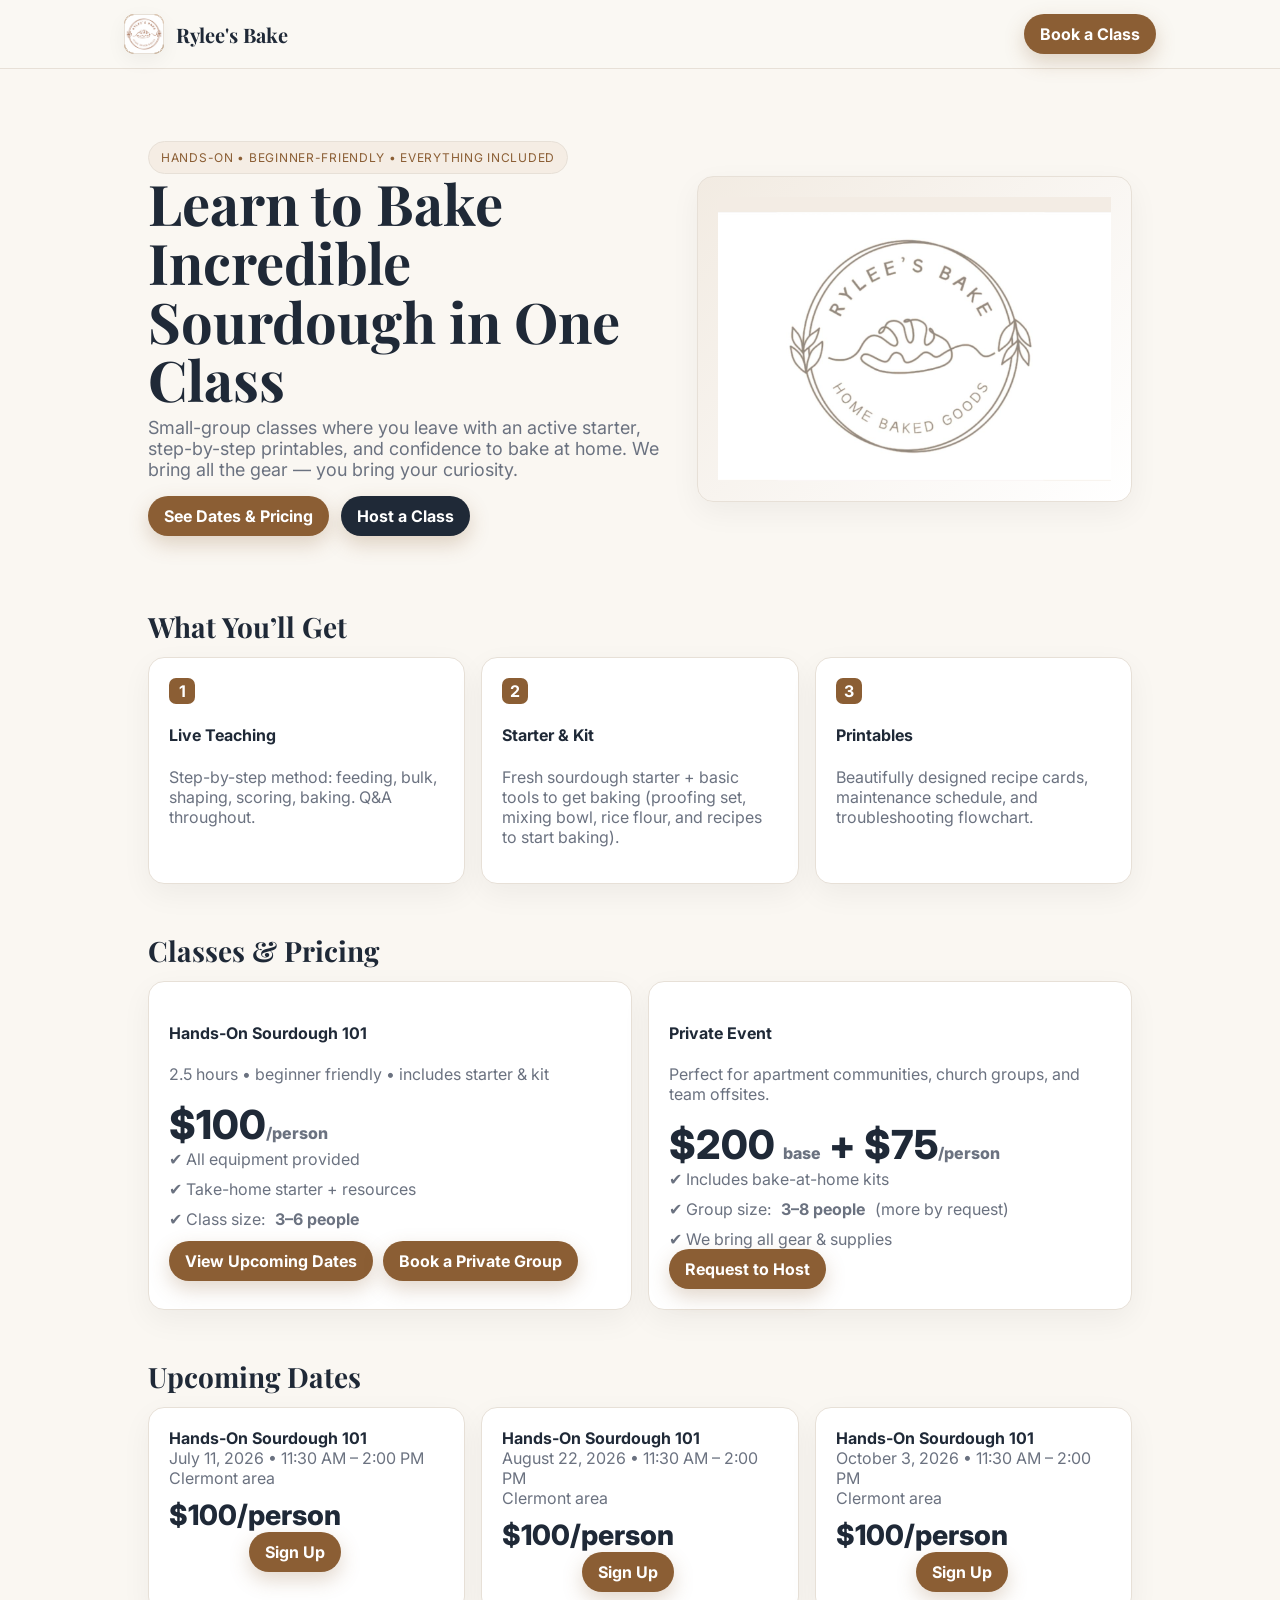
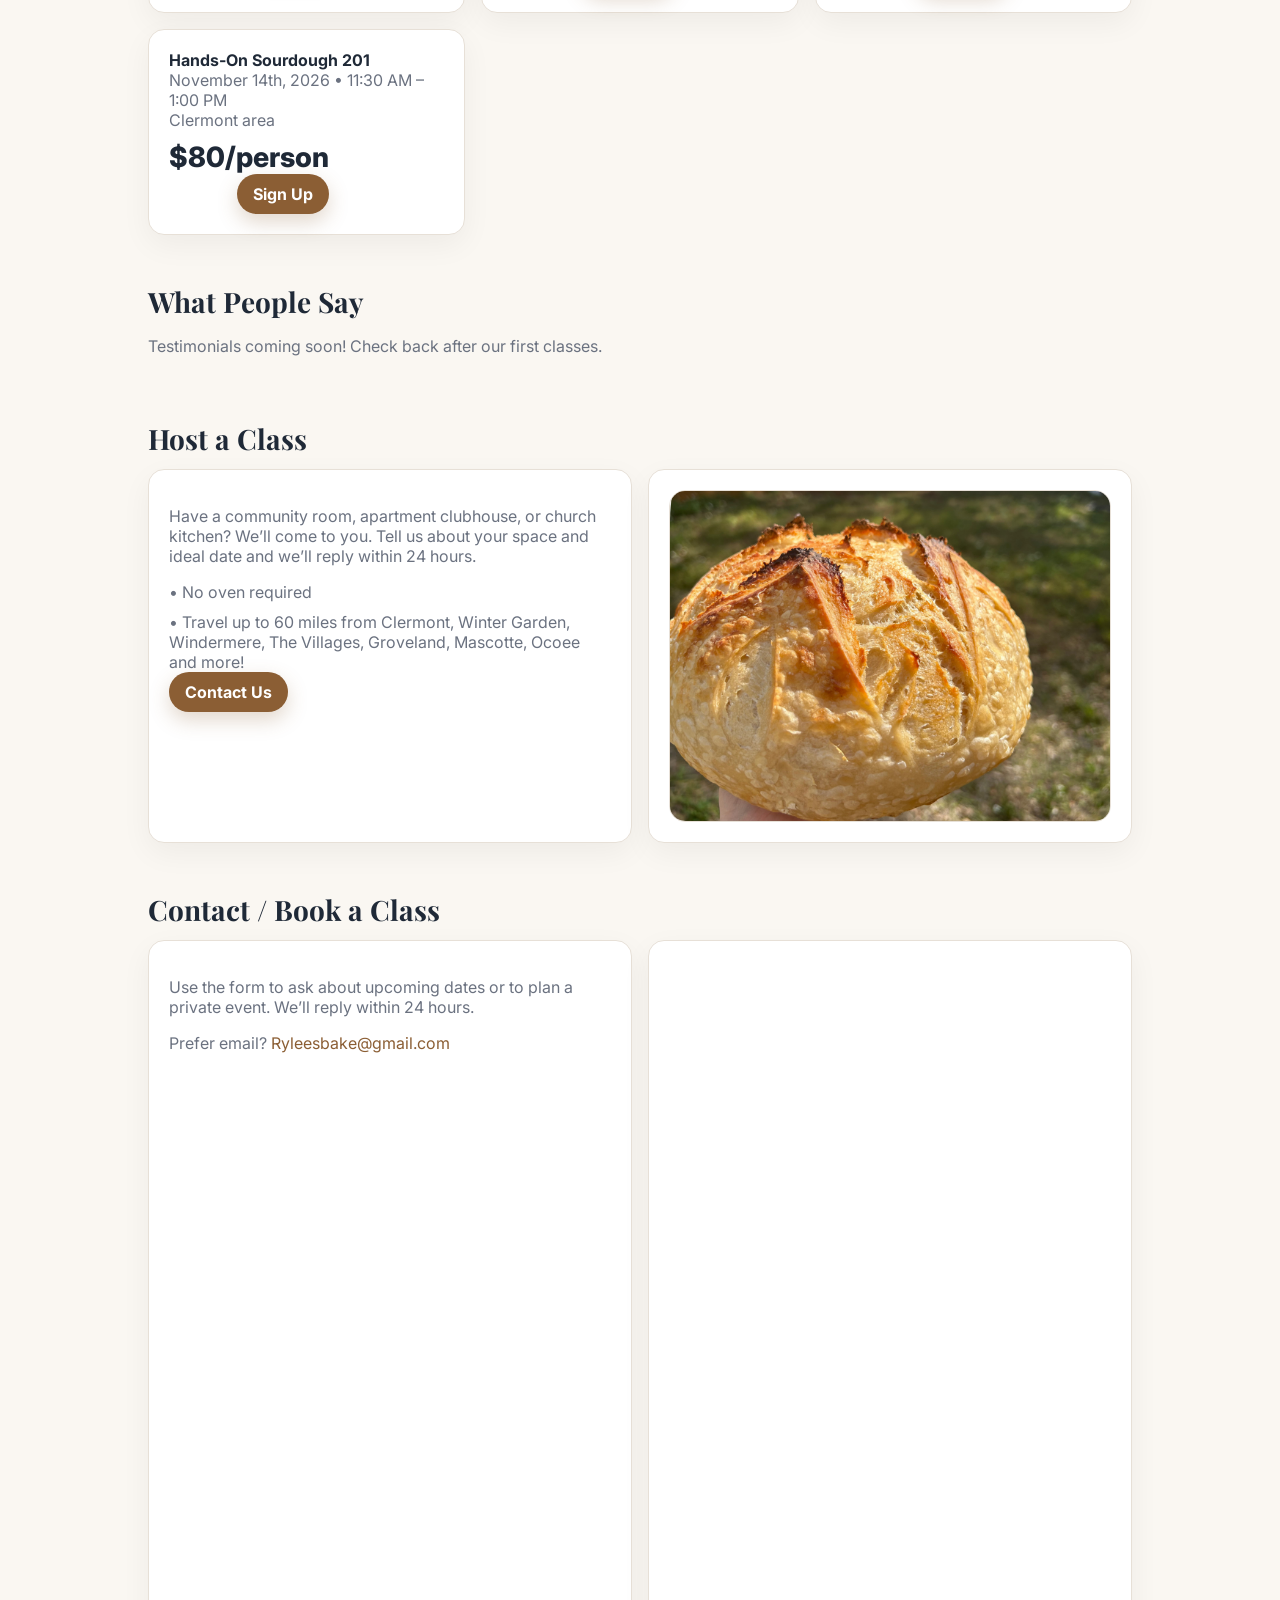
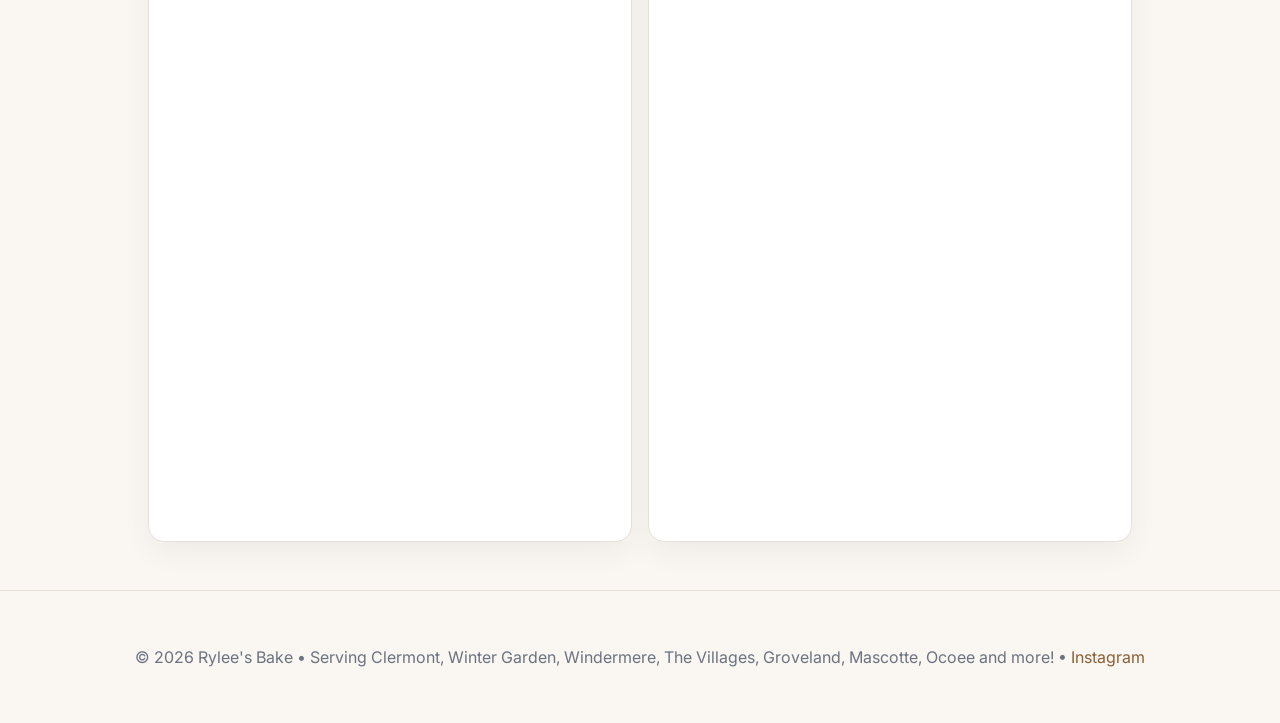
==== index.html @ 25711cbd "Update index.html" ====
<!doctype html>
<html lang="en">
<head>
  <meta charset="utf-8" />
  <meta name="viewport" content="width=device-width, initial-scale=1" />
  <title>Sourdough Starter Classes | Rylee's Bake</title>
  <meta name="description" content="Hands-on sourdough classes with all the gear, printables, and a step-by-step method. Learn to bake crusty loaves at home and host a class at your venue." />
  <link rel="preconnect" href="https://fonts.googleapis.com">
  <link rel="preconnect" href="https://fonts.gstatic.com" crossorigin>
  <link href="https://fonts.googleapis.com/css2?family=Inter:wght@300;400;600;800&family=Playfair+Display:wght@600;800&display=swap" rel="stylesheet">
  <style>
    :root{ --bg:#faf7f2; --ink:#1f2937; --muted:#6b7280; --accent:#8b5e34; --accent-2:#c59b76; --card:#fff; --ring:#e7e0d7; }
    *{box-sizing:border-box}
    html,body{margin:0;padding:0;background:var(--bg);color:var(--ink);font-family:Inter,system-ui,-apple-system,Segoe UI,Roboto,Helvetica,Arial,sans-serif;}
    a{color:var(--accent);text-decoration:none}
    a:hover{text-decoration:underline}
    .container{max-width:1080px;margin:0 auto;padding:24px}
    header{position:sticky;top:0;backdrop-filter:saturate(180%) blur(8px);background:color-mix(in oklab, var(--bg) 90%, white);border-bottom:1px solid var(--ring);z-index:20}
    .nav{display:flex;align-items:center;gap:16px;justify-content:space-between;padding:14px 24px}
    .brand{display:flex;align-items:center;gap:12px}
    .logo-box{display:grid;place-items:center;width:40px;height:40px;border-radius:10px;background:conic-gradient(from 0.25turn, var(--accent), var(--accent-2));box-shadow:0 6px 20px rgba(0,0,0,.05);overflow:hidden}
    .logo-img{width:40px;height:40px;object-fit:cover;border-radius:10px;border:1px solid var(--ring)}
    .brand h1{font-family:"Playfair Display",serif;font-size:20px;margin:0}
    .cta{display:inline-flex;align-items:center;gap:10px;background:var(--accent);color:white;border:none;border-radius:999px;padding:10px 16px;font-weight:700;box-shadow:0 8px 20px rgba(139,94,52,.25);}
    .cta:hover{filter:brightness(1.05)}
    .hero{display:grid;grid-template-columns:1.2fr 1fr;gap:28px;align-items:center;padding:48px 24px}
    .hero h2{font-family:"Playfair Display",serif;font-size:clamp(36px,5vw,56px);line-height:1.05;margin:0 0 8px}
    .hero p{font-size:18px;color:var(--muted);margin:0 0 16px}
    .pill{display:inline-block;font-size:12px;letter-spacing:.06em;text-transform:uppercase;color:var(--accent);background:#f5ede4;border:1px solid var(--ring);padding:8px 12px;border-radius:999px}
    .card{background:var(--card);border:1px solid var(--ring);border-radius:16px;padding:20px;box-shadow:0 10px 30px rgba(0,0,0,.05)}
    .grid{display:grid;gap:16px}
    .grid-3{grid-template-columns:repeat(3,minmax(0,1fr))}
    .grid-2{grid-template-columns:repeat(2,minmax(0,1fr))}
    .list{display:grid;gap:10px;margin:0;padding:0}
    .list li{list-style:none;display:flex;gap:10px}
    .badge{display:inline-flex;align-items:center;justify-content:center;width:26px;height:26px;border-radius:7px;background:var(--accent);color:white;font-weight:700}
    .section{padding:24px}
    .section h3{font-family:"Playfair Display",serif;font-size:28px;margin:0 0 12px}
    .price{font-size:40px;font-weight:800}
    .muted{color:var(--muted)}
    .footer{padding:40px 24px;border-top:1px solid var(--ring);text-align:center;color:var(--muted)}
    .img-wrap{aspect-ratio:4/3;border-radius:16px;overflow:hidden;border:1px solid var(--ring);background:linear-gradient(135deg, #f2ebe2, #fff)}
    .img-wrap img{width:100%;height:100%;object-fit:cover;display:block}
    .img-wrap .ph{display:grid;place-items:center;height:100%;color:var(--muted)}
    .note{font-size:12px;color:var(--muted)}
    @media (max-width:900px){.hero{grid-template-columns:1fr}.grid-3{grid-template-columns:1fr}.grid-2{grid-template-columns:1fr}}
      .form-card{padding:0; overflow:hidden}
    .form-card iframe{display:block; width:100%; border:0}
    :root{ --gform-h-desktop: 1200px; --gform-h-mobile: 1500px }
    @media (max-width:900px){
      .gform-frame{height:var(--gform-h-mobile) !important}
    }
  </style>
</head>
<body>
  <header>
    <div class="nav container">
      <div class="brand">
        <div class="logo-box">
          <img src="assets/logo.png" alt="Rylee's Bake logo" class="logo-img" onerror="this.style.display='none'">
        </div>
        <h1>Rylee's Bake</h1>
      </div>
      <a class="cta" href="#contact">Book a Class</a>
    </div>
  </header>

  <main class="container">
    <!-- HERO -->
    <section class="hero">
      <div>
        <span class="pill">Hands-on • Beginner-friendly • Everything included</span>
        <h2>Learn to Bake Incredible Sourdough in One Class</h2>
        <p>Small-group classes where you leave with an active starter, step-by-step printables, and confidence to bake at home. We bring all the gear — you bring your curiosity.</p>
        <div style="display:flex;gap:12px;flex-wrap:wrap;margin-top:10px">
          <a class="cta" href="#book">See Dates & Pricing</a>
          <a class="cta" style="background:#1f2937" href="#contact">Host a Class</a>
        </div>
      </div>
      <div class="img-wrap card">
        <img src="assets/hero.jpg" alt="Sourdough class in action" onerror="this.replaceWith(Object.assign(document.createElement('div'),{className:'ph',innerText:'(Add a hero photo in assets/hero.jpg)'}))">
      </div>
    </section>

    <!-- WHAT YOU'LL GET -->
    <section class="section">
      <h3>What You’ll Get</h3>
      <div class="grid grid-3">
        <div class="card">
          <div class="badge">1</div>
          <h4>Live Teaching</h4>
          <p class="muted">Step-by-step method: feeding, bulk, shaping, scoring, baking. Q&A throughout.</p>
        </div>
        <div class="card">
          <div class="badge">2</div>
          <h4>Starter & Kit</h4>
          <p class="muted">Fresh sourdough starter + basic tools to get baking (proofing set, mixing bowl, rice flour, and recipes to start baking).</p>
        </div>
        <div class="card">
          <div class="badge">3</div>
          <h4>Printables</h4>
          <p class="muted">Beautifully designed recipe cards, maintenance schedule, and troubleshooting flowchart.</p>
        </div>
      </div>
    </section>

    <!-- PRICING -->
    <section id="book" class="section">
      <h3>Classes & Pricing</h3>
      <div class="grid grid-2">
        <div class="card">
          <h4>Hands-On Sourdough 101</h4>
          <p class="muted">2.5 hours • beginner friendly • includes starter & kit</p>
          <div class="price">$<span id="price-101">100</span><span class="muted" style="font-size:16px">/person</span></div>
          <ul class="list muted">
            <li>✔️ All equipment provided</li>
            <li>✔️ Take-home starter + resources</li>
            <li>✔️ Class size: <strong>3–6 people</strong></li>
          </ul>
          <div style="margin-top:12px;display:flex;gap:10px;flex-wrap:wrap">
            <a class="cta" href="#upcoming">View Upcoming Dates</a>
            <a class="cta" href="#contact">Book a Private Group</a>
          </div>
        </div>
        <div class="card">
          <h4>Private Event</h4>
          <p class="muted">Perfect for apartment communities, church groups, and team offsites.</p>
          <div class="price">$200 <span class="muted" style="font-size:16px">base</span> + $75<span class="muted" style="font-size:16px">/person</span></div>
          <ul class="list muted">
            <li>✔️ Includes bake-at-home kits</li>
            <li>✔️ Group size: <strong>3–8 people</strong> (more by request)</li>
            <li>✔️ We bring all gear & supplies</li>
          </ul>
          <a class="cta" href="#contact">Request to Host</a>
        </div>
      </div>
    </section>

    <!-- UPCOMING EVENTS -->
    <section id="upcoming" class="section">
      <h3>Upcoming Dates</h3>
      <div id="events" class="grid grid-3"></div>
    </section>

    <!-- TESTIMONIALS / SOCIAL PROOF -->
    <section class="section">
      <h3>What People Say</h3>
      <p class="muted">Testimonials coming soon! Check back after our first classes.</p>
    </section>

    <!-- HOST A CLASS -->
    <section id="host" class="section">
      <h3>Host a Class</h3>
      <div class="grid grid-2">
        <div class="card">
          <p class="muted">Have a community room, apartment clubhouse, or church kitchen? We’ll come to you. Tell us about your space and ideal date and we’ll reply within 24 hours.</p>
          <ul class="list muted">
            <li>• No oven required</li>
            <li>• Travel up to 60 miles from Clermont, Winter Garden, Windermere, The Villages, Groveland, Mascotte, Ocoee and more!</li>
          </ul>
          <a class="cta" href="#contact">Contact Us</a>
        </div>
        <div class="card">
          <div class="img-wrap">
            <img src="assets/host.jpg" alt="Private sourdough class" onerror="this.replaceWith(Object.assign(document.createElement('div'),{className:'ph',innerText:'(Add a photo in assets/host.jpg)'}))">
          </div>
        </div>
      </div>
    </section>

    <!-- CONTACT / BOOK FORM -->
    <section id="contact" class="section">
      <h3>Contact / Book a Class</h3>
      <div class="grid grid-2">
        <div class="card">
          <p class="muted">Use the form to ask about upcoming dates or to plan a private event. We’ll reply within 24 hours.</p>
          <p class="muted">Prefer email? <a href="mailto:Ryleesbake@gmail.com">Ryleesbake@gmail.com</a></p>
        </div>
        <div class="card form-card">
          <!-- GOOGLE FORMS EMBED (replace the src with your form's embed URL) -->
          <iframe class="gform-frame" src="https://docs.google.com/forms/d/e/1FAIpQLSfYBBfUP6SKK-DPc8k233DRJyjPu90RRjPOQ7ujXxhpwyw9_A/viewform?embedded=true" height="1200" marginheight="0" marginwidth="0">Loading…</iframe>
        </div>
      </div>
    </section>

  </main>

  <footer class="footer">
    <p>© <span id="year"></span> Rylee's Bake • Serving Clermont, Winter Garden, Windermere, The Villages, Groveland, Mascotte, Ocoee and more! • <a href="#">Instagram</a></p>
  </footer>

<script>
  // Upcoming events
  const events = [
    {
      type: "Hands-On Sourdough 101",
      date: "July 11, 2026",
      time: "11:30 AM – 2:00 PM",
      where: "Clermont area",
      price: "$100/person",
      url: "https://square.link/u/ZvKRgPqT"
    },
    {
      type: "Hands-On Sourdough 101",
      date: "August 22, 2026",
      time: "11:30 AM – 2:00 PM",
      where: "Clermont area",
      price: "$100/person",
      url: "https://square.link/u/61ym8UGY"
    },
    {
      type: "Hands-On Sourdough 101",
      date: "October 3, 2026",
      time: "11:30 AM – 2:00 PM",
      where: "Clermont area",
      price: "$100/person",
      url: "https://square.link/u/X8pFbBka"
    },
    {
      type: "Hands-On Sourdough 201",
      date: "November 14th, 2026",
      time: "11:30 AM – 1:00 PM",
      where: "Clermont area",
      price: "$80/person",
      url: "https://square.link/u/RKozbW85"
    }
  ];

  const wrap = document.getElementById('events');

  if (!wrap) {
    console.warn("Missing #events container in the DOM.");
  } else if (events.length === 0) {
    wrap.innerHTML = `
      <div class="card">
        <strong>To Be Announced</strong>
        <div class="muted">Join the email list or check back soon.</div>
      </div>
    `;
  } else {
    wrap.innerHTML = events.map(e => `
      <div class="card">
        <div style="display:flex;align-items:center;justify-content:space-between;gap:10px;flex-wrap:wrap">
          <div>
            <strong>${e.type}</strong>
            <div class="muted">${e.date} • ${e.time}</div>
            <div class="muted">${e.where}</div>
          </div>
          <div style="text-align:right">
            <div class="price" style="font-size:28px">
              ${e.price}
            </div>
            <a class="cta" href="${e.url}" target="_blank" rel="noopener">Sign Up</a>
          </div>
        </div>
      </div>
    `).join('');
  }

  document.getElementById('year').textContent = new Date().getFullYear();
</script>
</body>
</html>
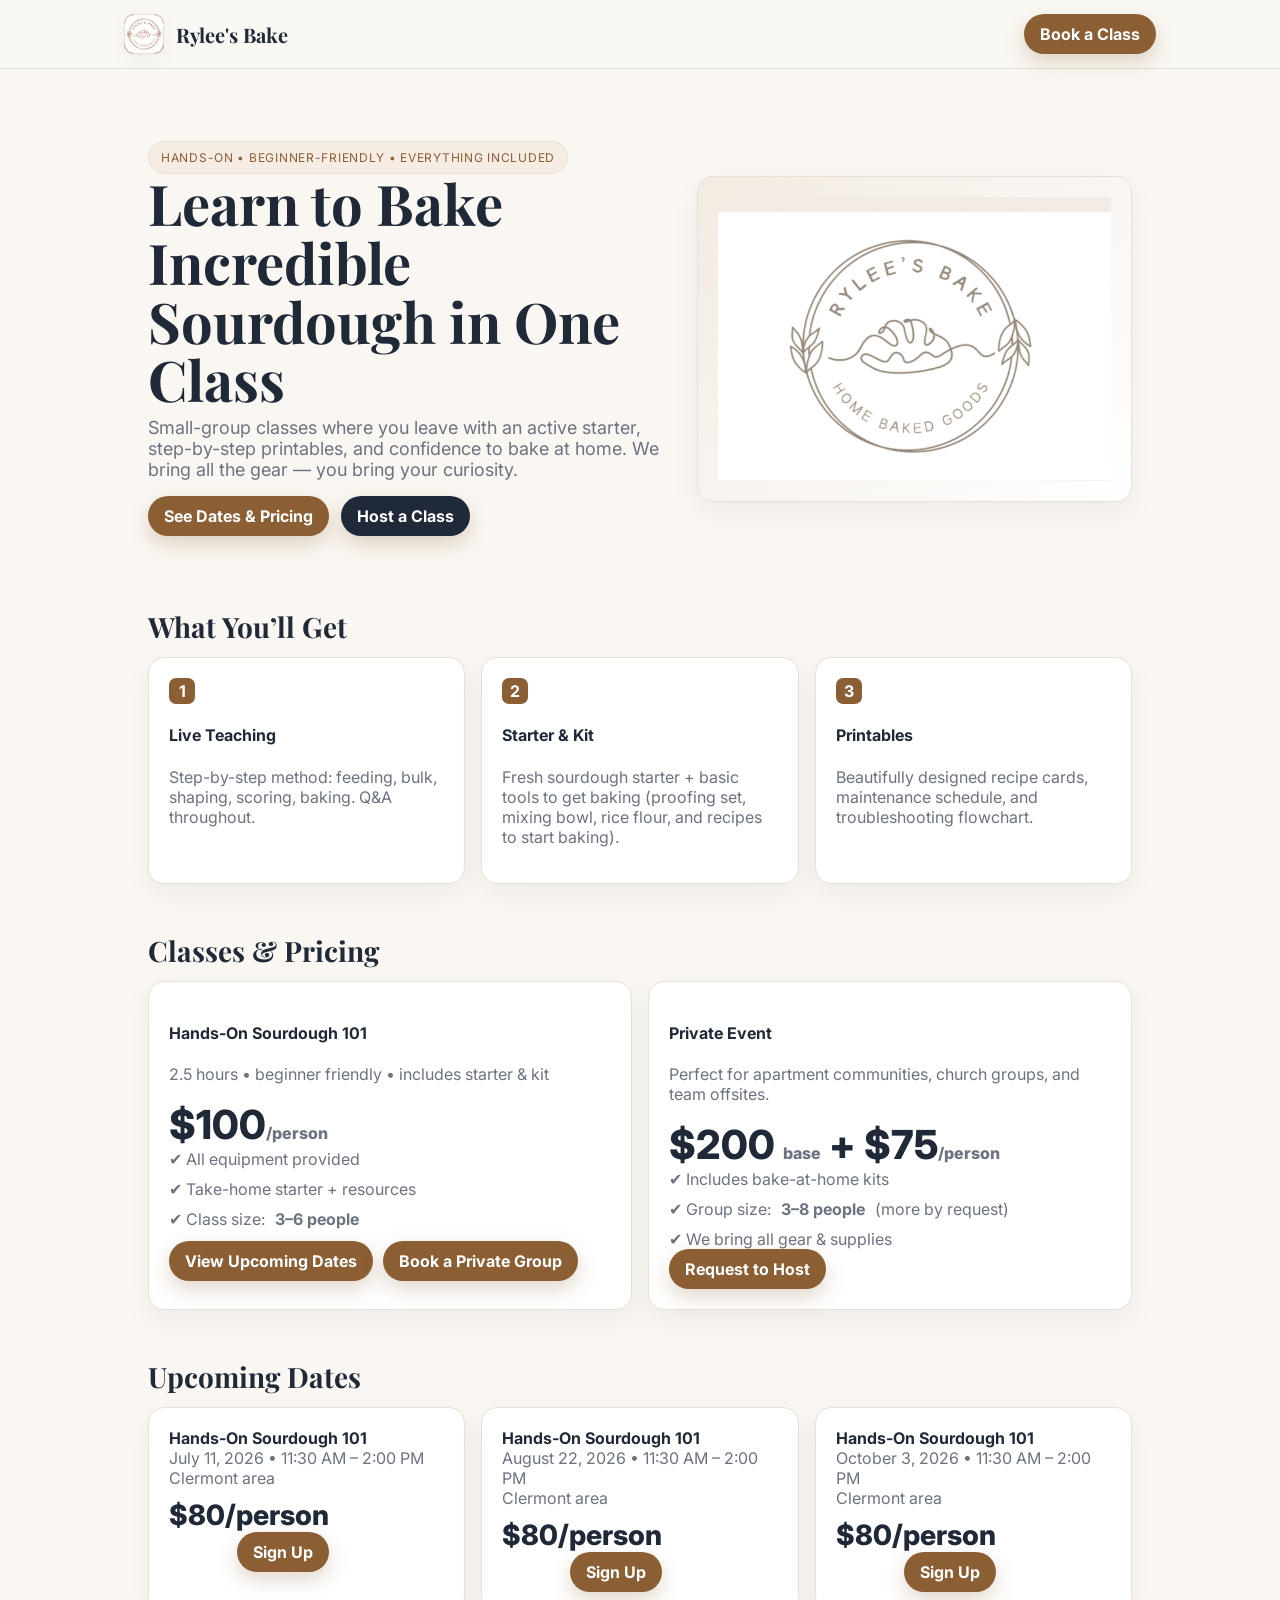
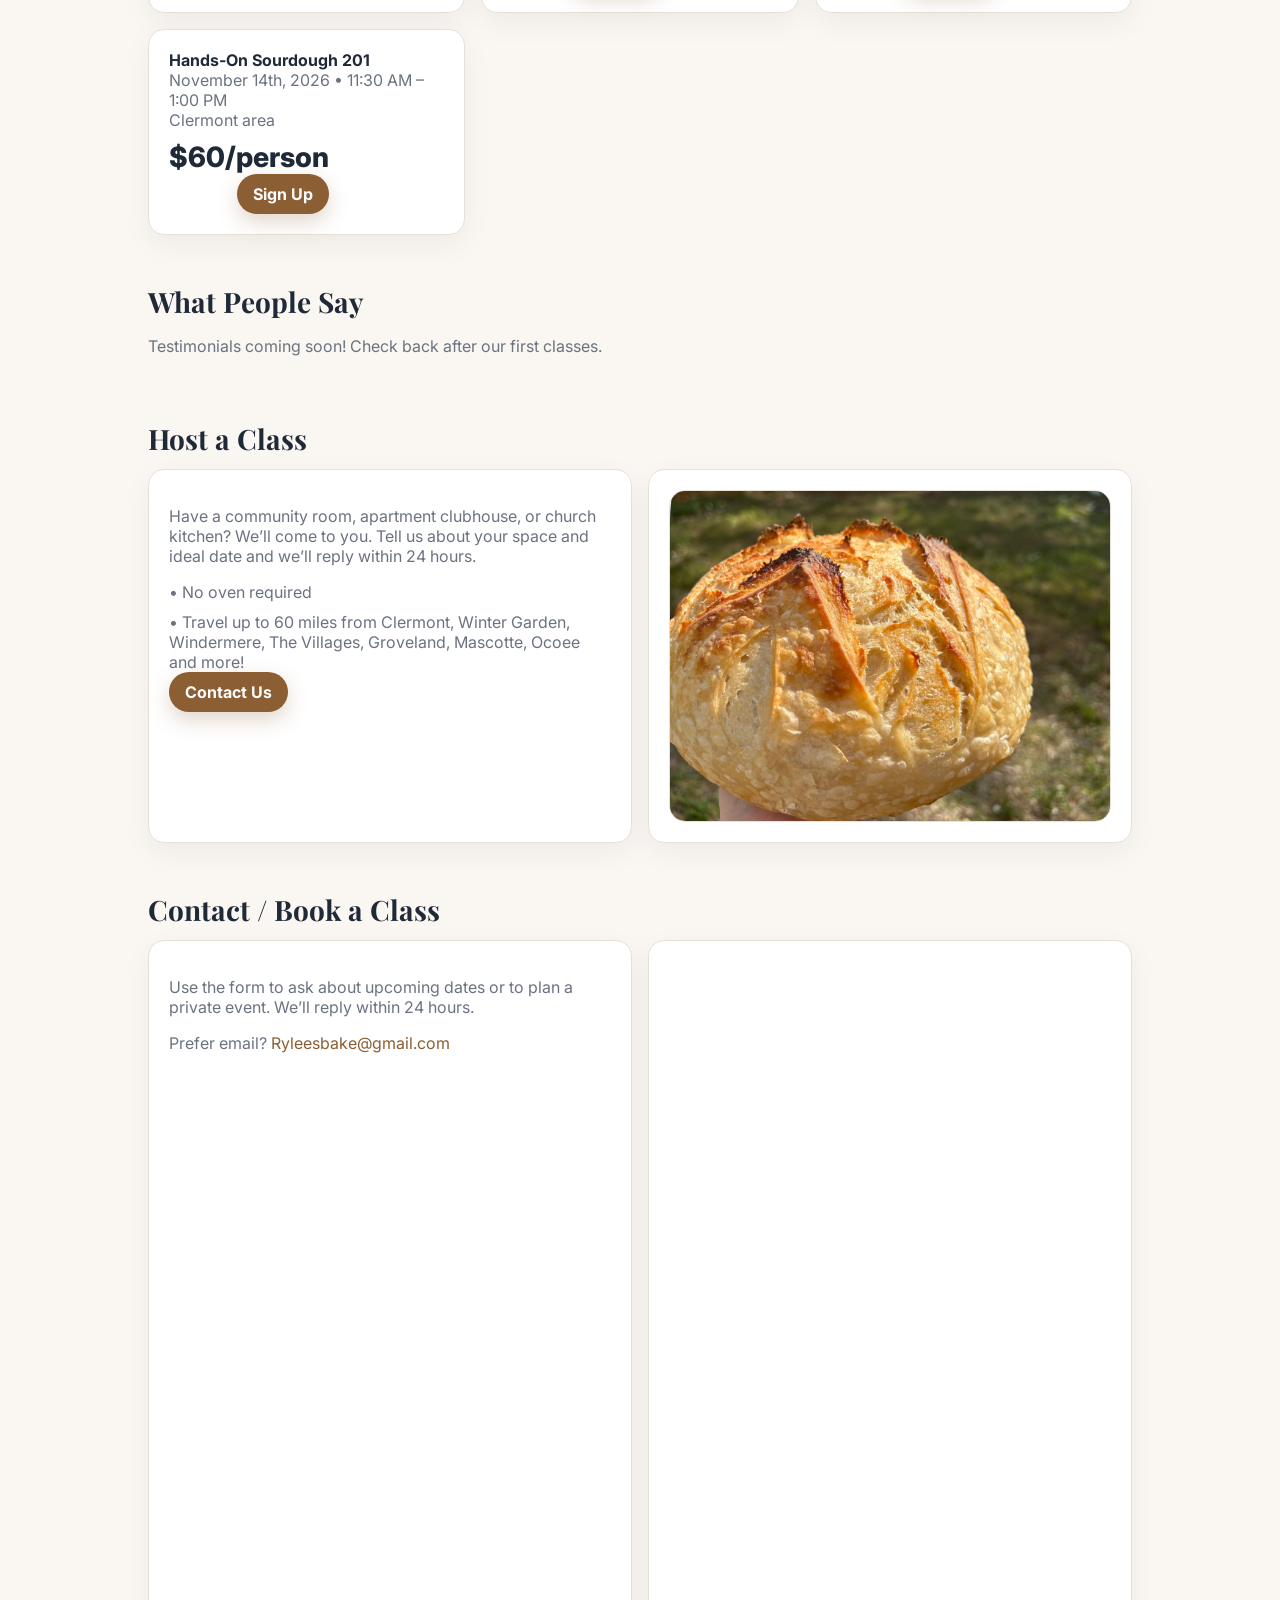
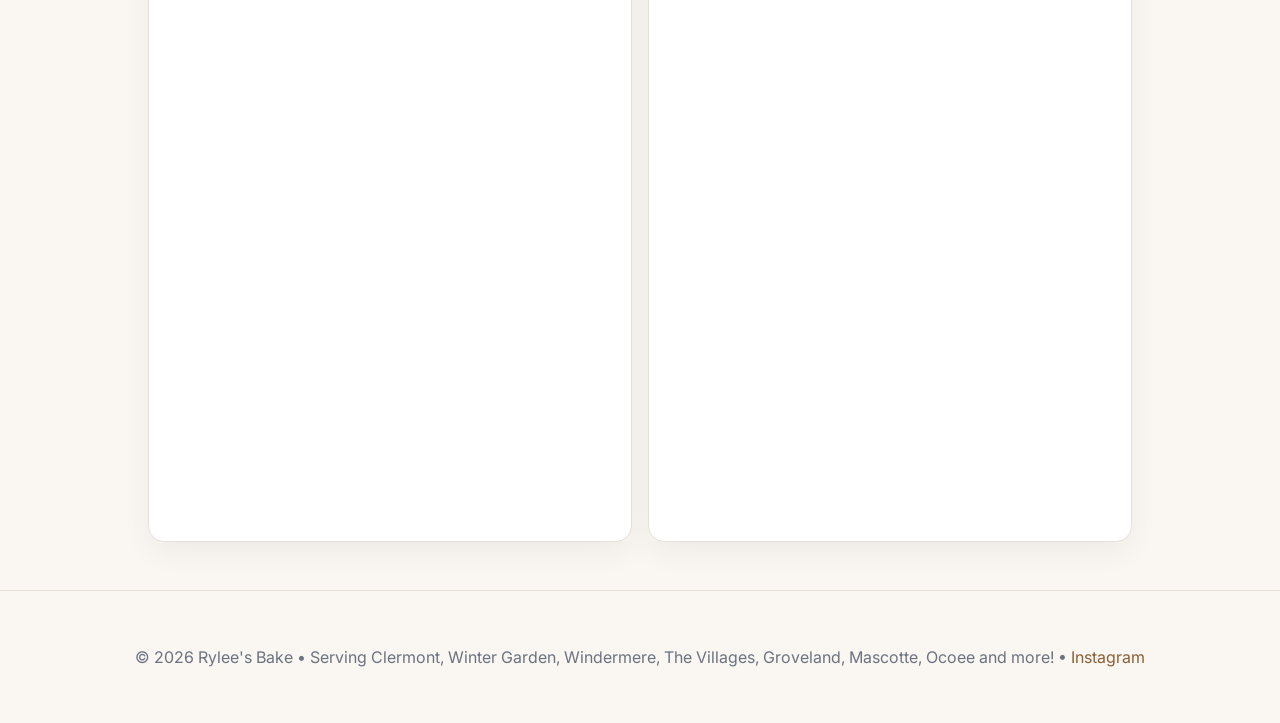
==== commit e53b71b2: "Update index.html" ====
--- a/index.html
+++ b/index.html
@@ -197,7 +197,7 @@
       date: "July 11, 2026",
       time: "11:30 AM – 2:00 PM",
       where: "Clermont area",
-      price: "$100/person",
+      price: "$80/person",
       url: "https://square.link/u/ZvKRgPqT"
     },
     {
@@ -205,7 +205,7 @@
       date: "August 22, 2026",
       time: "11:30 AM – 2:00 PM",
       where: "Clermont area",
-      price: "$100/person",
+      price: "$80/person",
       url: "https://square.link/u/61ym8UGY"
     },
     {
@@ -213,7 +213,7 @@
       date: "October 3, 2026",
       time: "11:30 AM – 2:00 PM",
       where: "Clermont area",
-      price: "$100/person",
+      price: "$80/person",
       url: "https://square.link/u/X8pFbBka"
     },
     {
@@ -221,7 +221,7 @@
       date: "November 14th, 2026",
       time: "11:30 AM – 1:00 PM",
       where: "Clermont area",
-      price: "$80/person",
+      price: "$60/person",
       url: "https://square.link/u/RKozbW85"
     }
   ];
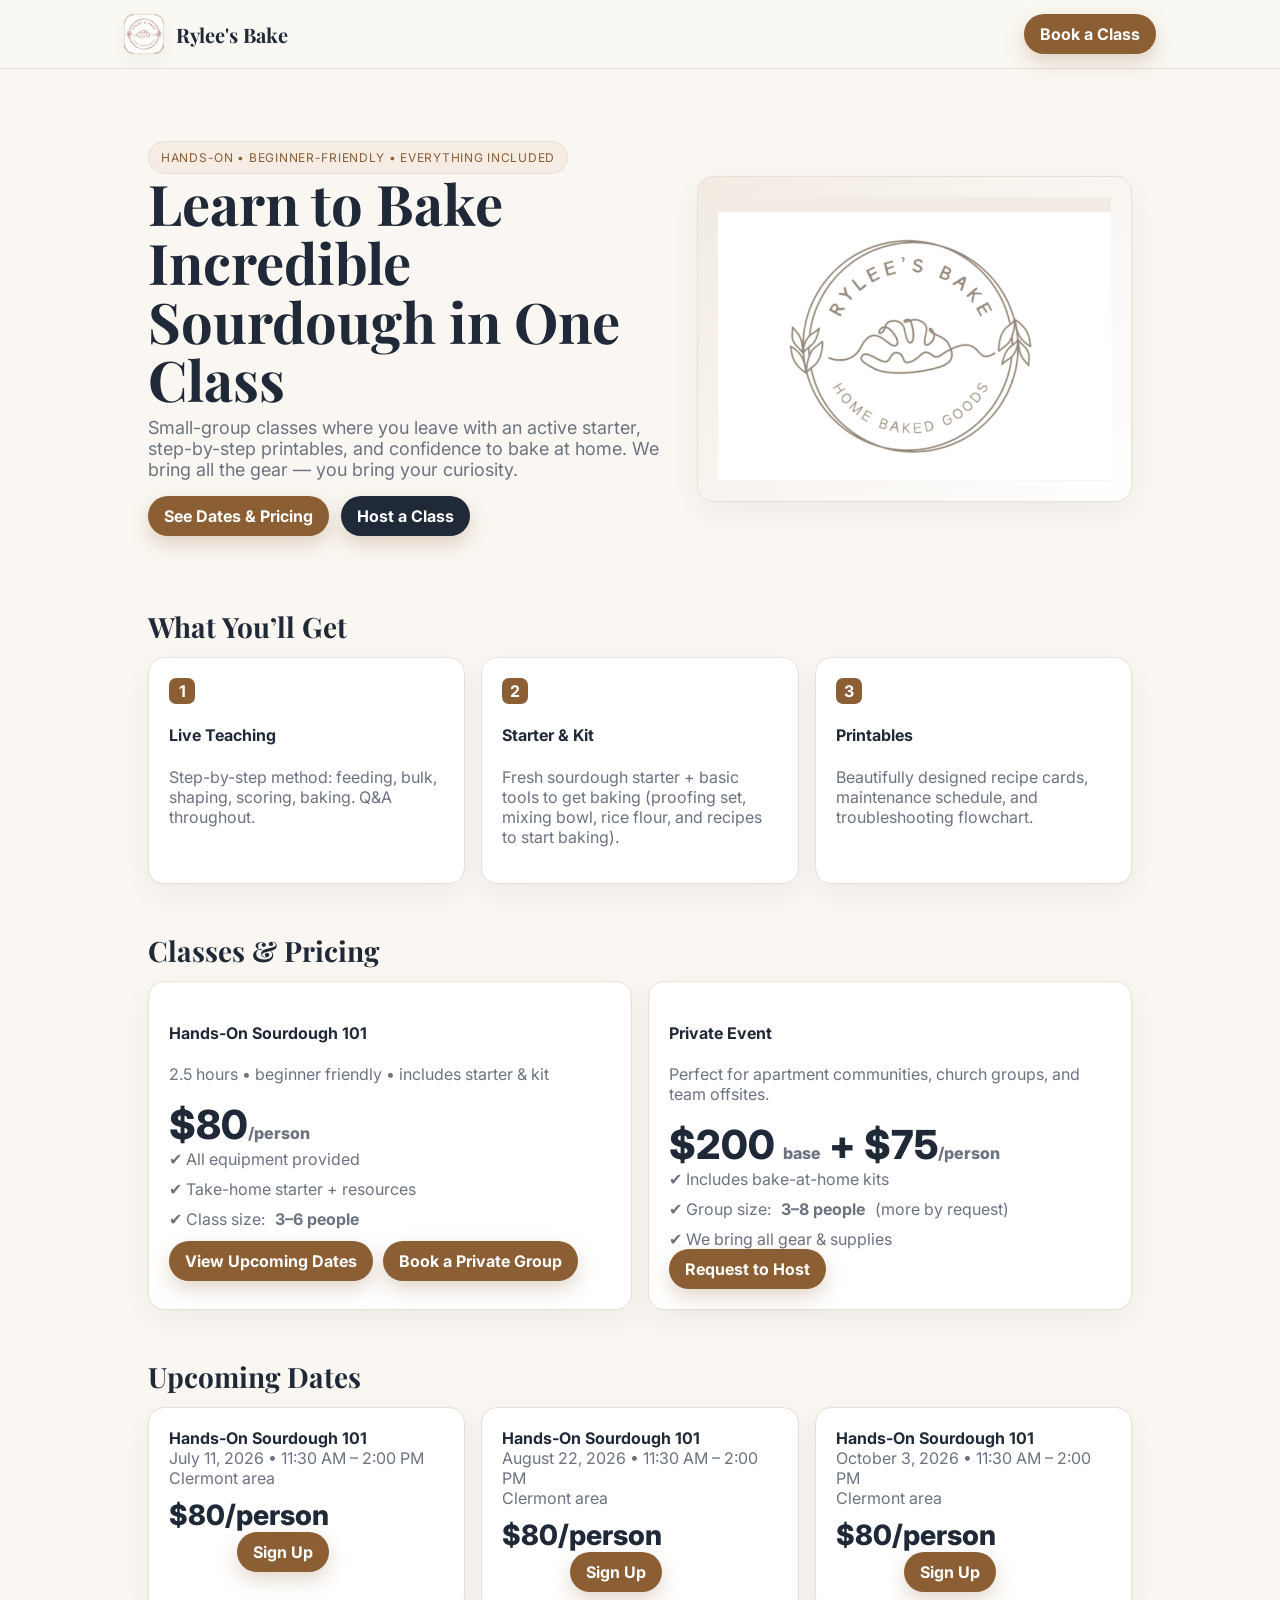
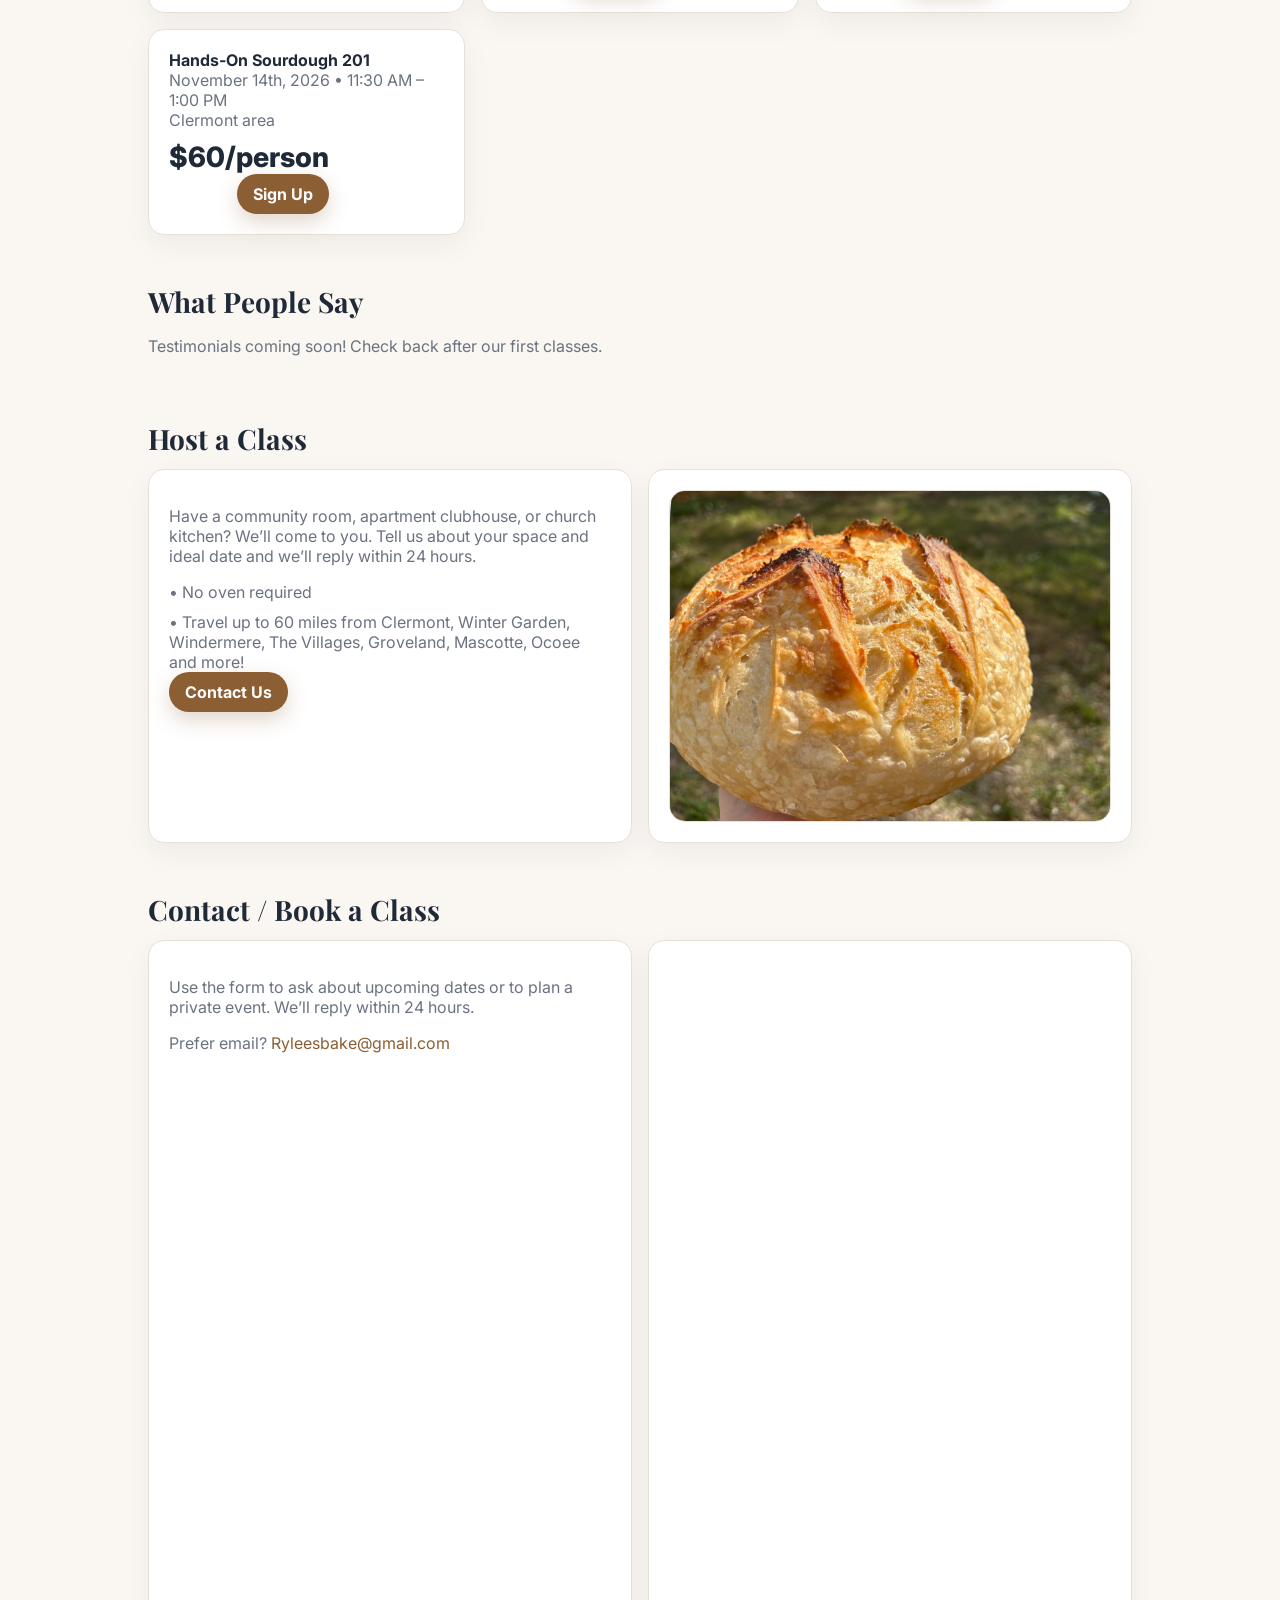
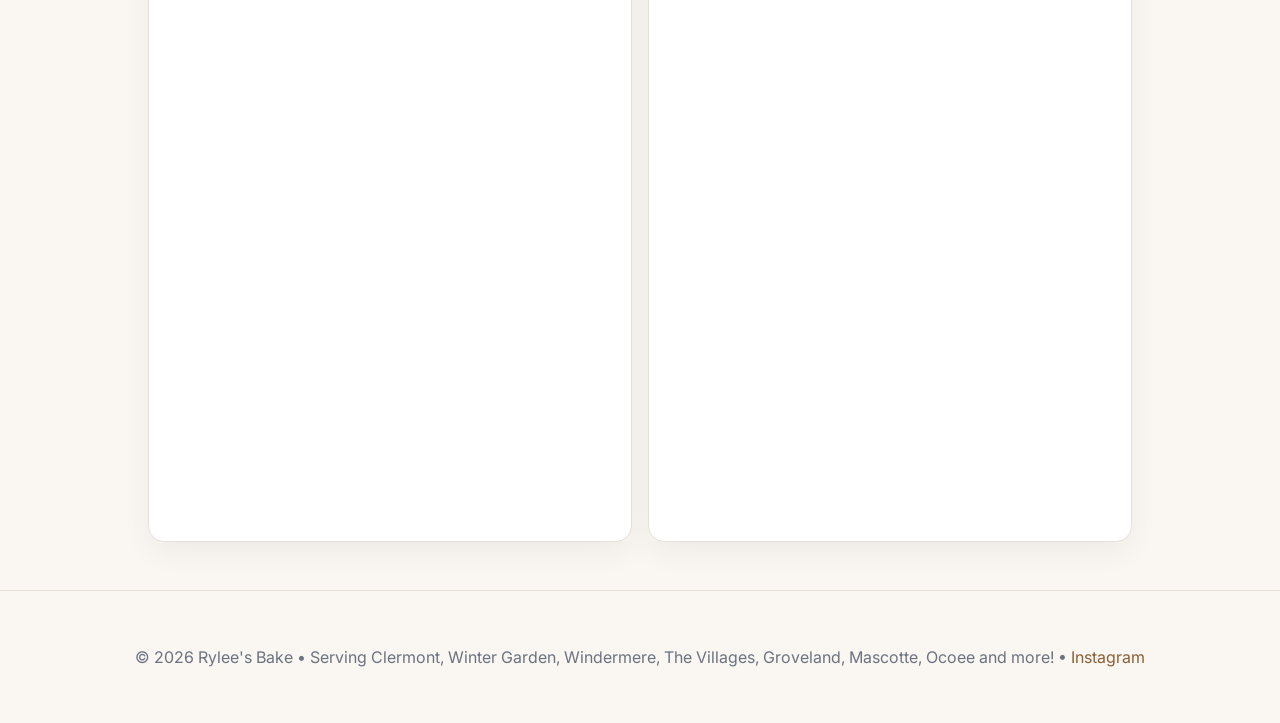
==== commit 4bc517a0: "Update index.html" ====
--- a/index.html
+++ b/index.html
@@ -111,7 +111,7 @@
         <div class="card">
           <h4>Hands-On Sourdough 101</h4>
           <p class="muted">2.5 hours • beginner friendly • includes starter & kit</p>
-          <div class="price">$<span id="price-101">100</span><span class="muted" style="font-size:16px">/person</span></div>
+          <div class="price">$<span id="price-101">80</span><span class="muted" style="font-size:16px">/person</span></div>
           <ul class="list muted">
             <li>✔️ All equipment provided</li>
             <li>✔️ Take-home starter + resources</li>
@@ -223,7 +223,7 @@
       where: "Clermont area",
       price: "$60/person",
       url: "https://square.link/u/RKozbW85"
-    }
+    },
   ];
 
   const wrap = document.getElementById('events');
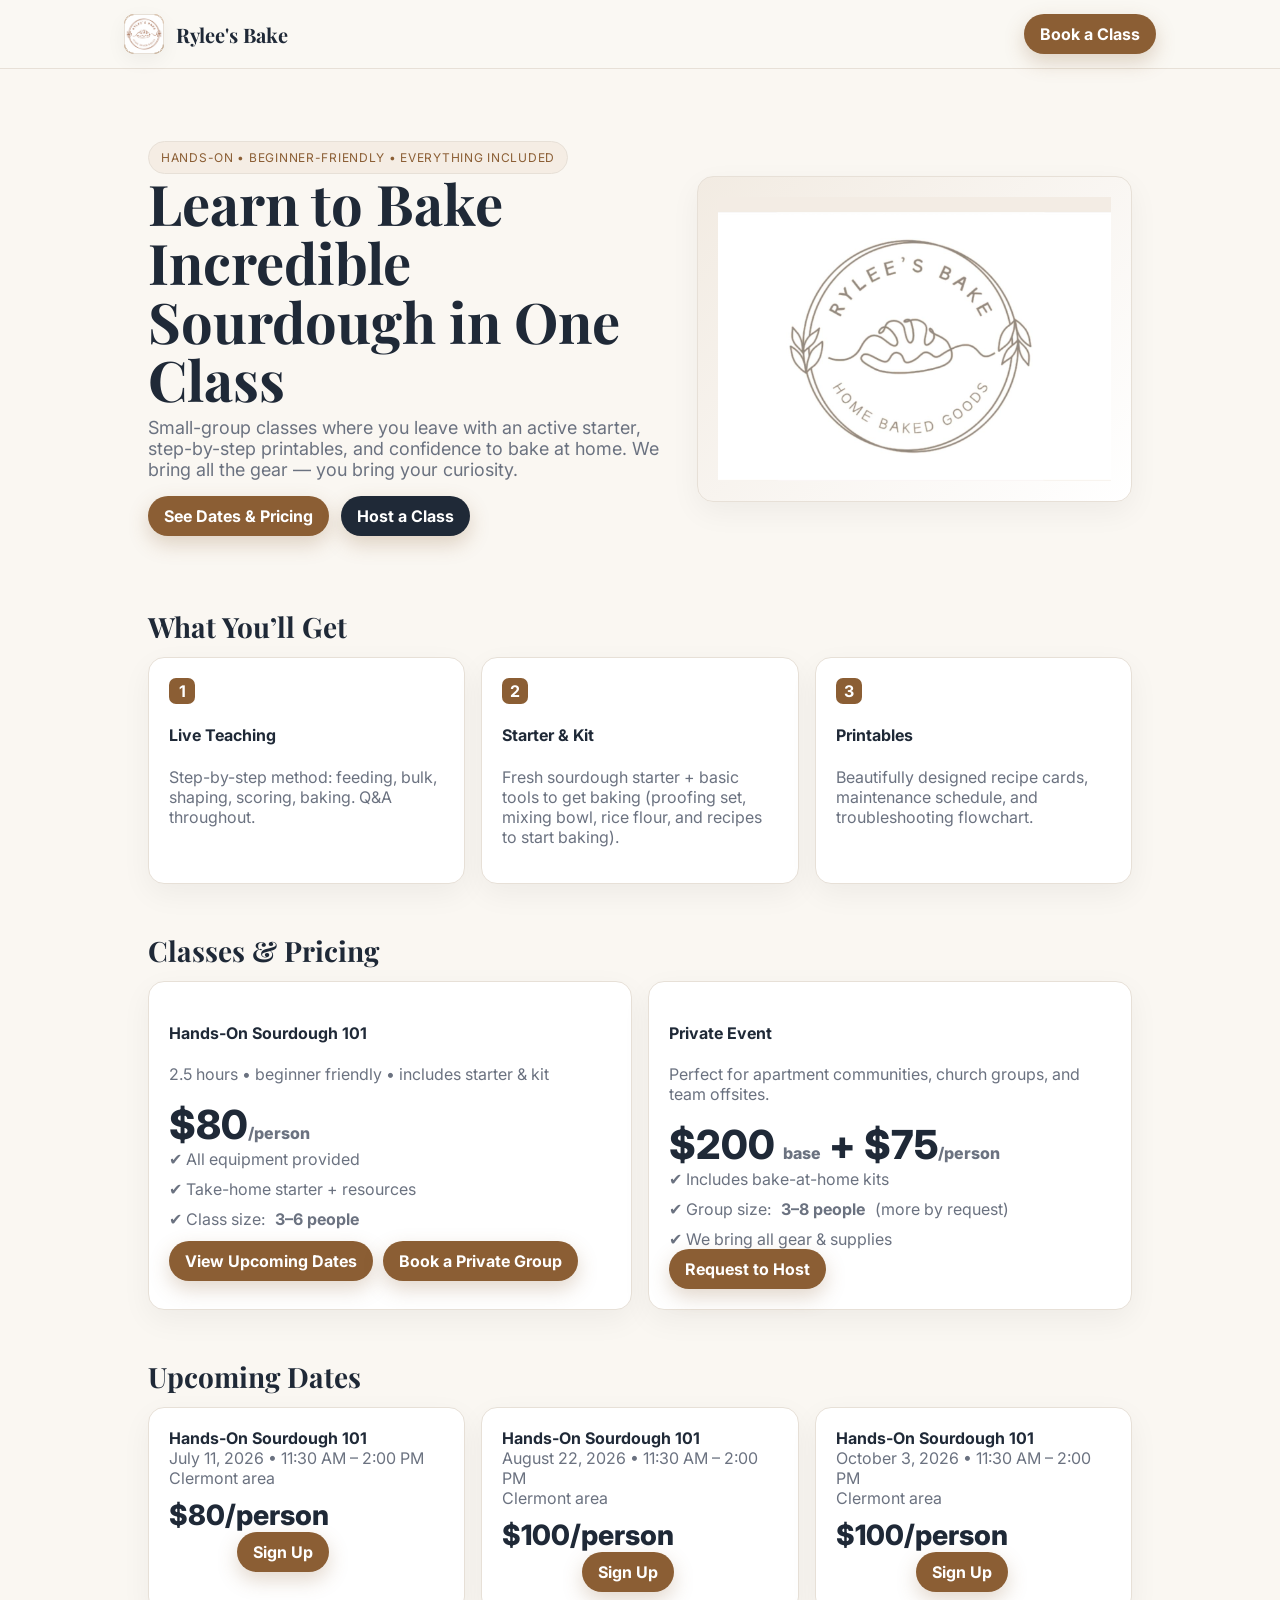
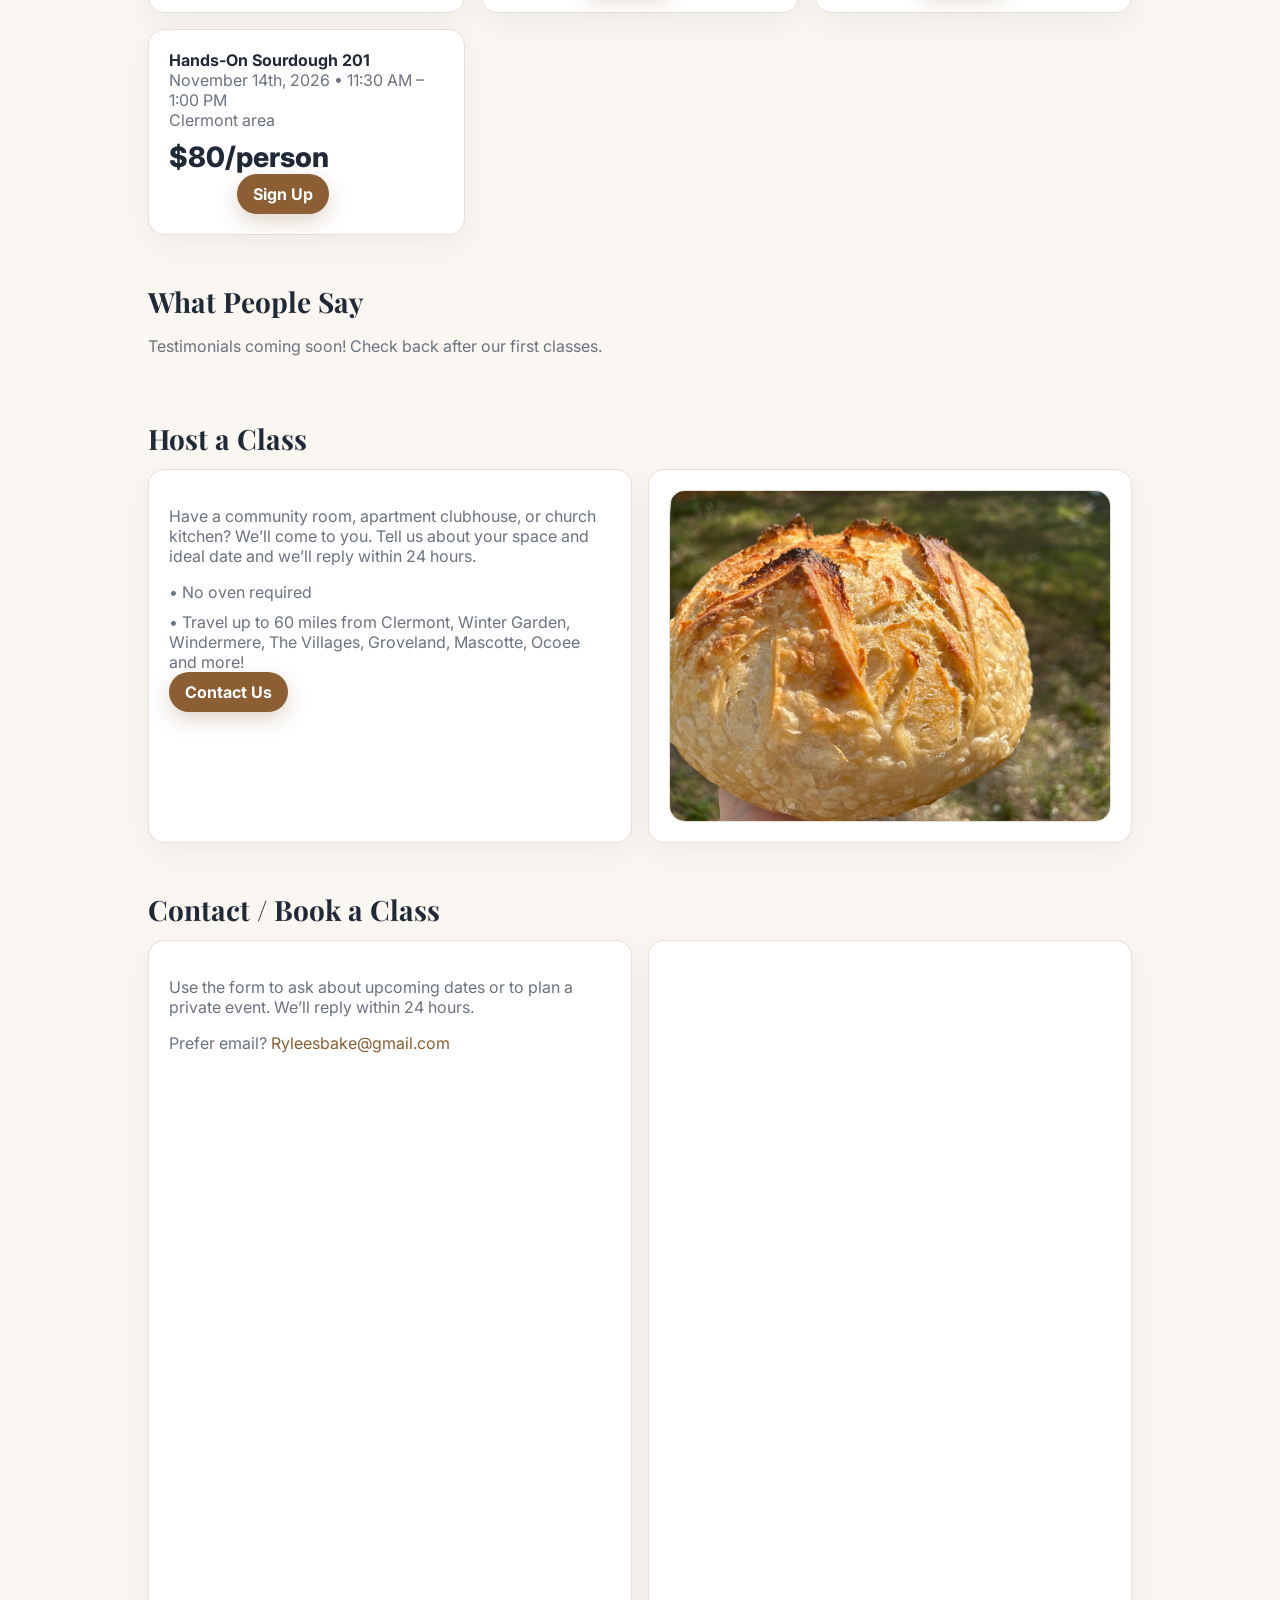
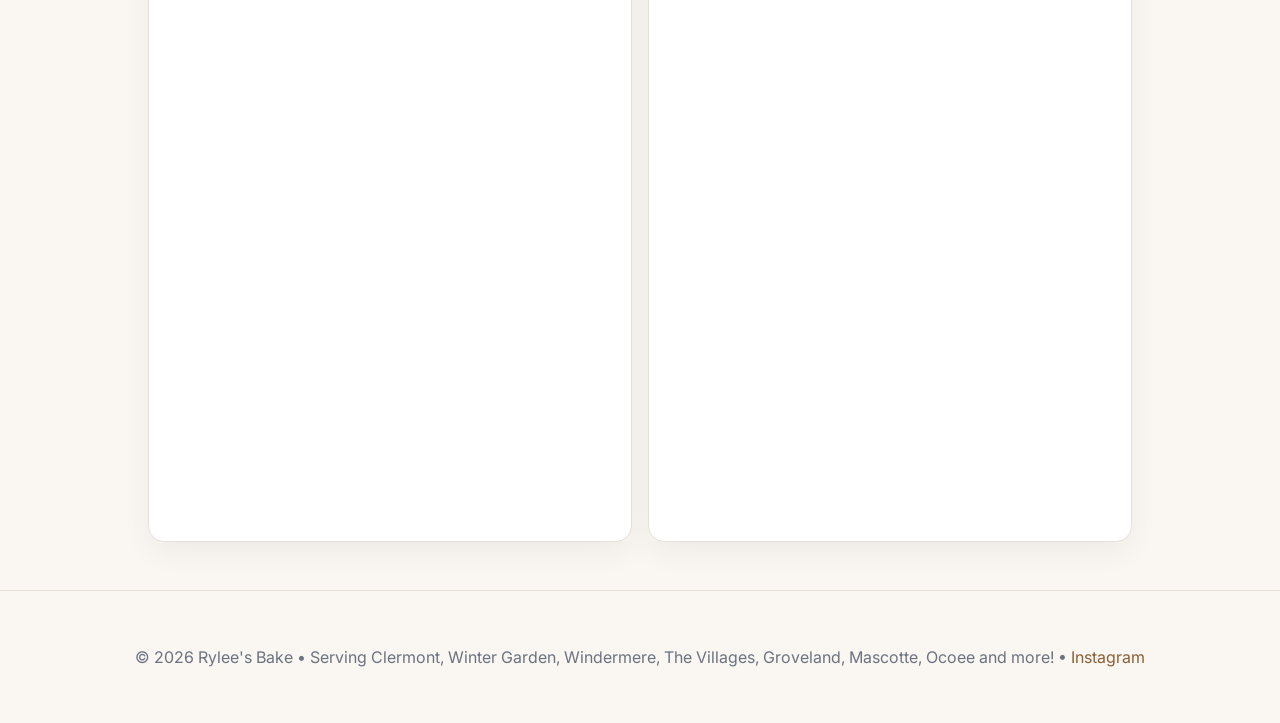
==== commit 35966336: "Update index.html" ====
--- a/index.html
+++ b/index.html
@@ -205,7 +205,7 @@
       date: "August 22, 2026",
       time: "11:30 AM – 2:00 PM",
       where: "Clermont area",
-      price: "$80/person",
+      price: "$100/person",
       url: "https://square.link/u/61ym8UGY"
     },
     {
@@ -213,7 +213,7 @@
       date: "October 3, 2026",
       time: "11:30 AM – 2:00 PM",
       where: "Clermont area",
-      price: "$80/person",
+      price: "$100/person",
       url: "https://square.link/u/X8pFbBka"
     },
     {
@@ -221,7 +221,7 @@
       date: "November 14th, 2026",
       time: "11:30 AM – 1:00 PM",
       where: "Clermont area",
-      price: "$60/person",
+      price: "$80/person",
       url: "https://square.link/u/RKozbW85"
     },
   ];
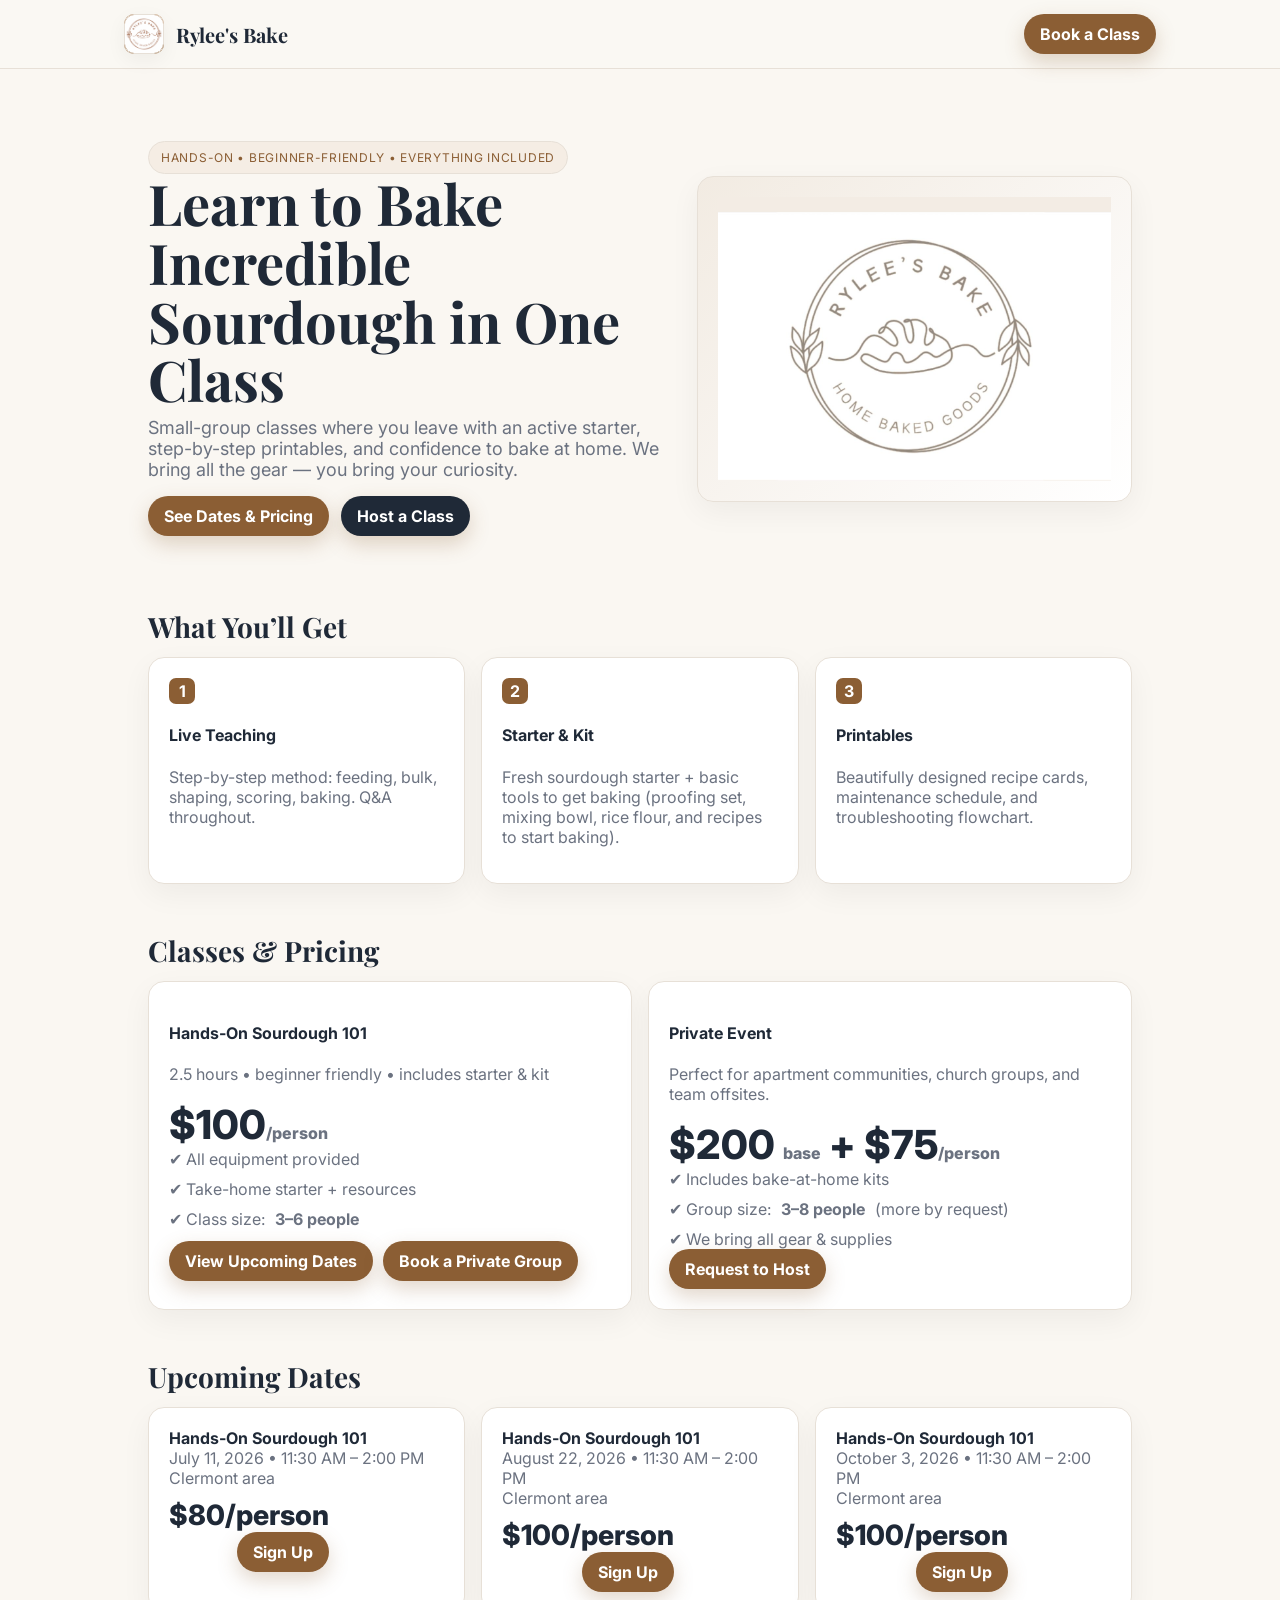
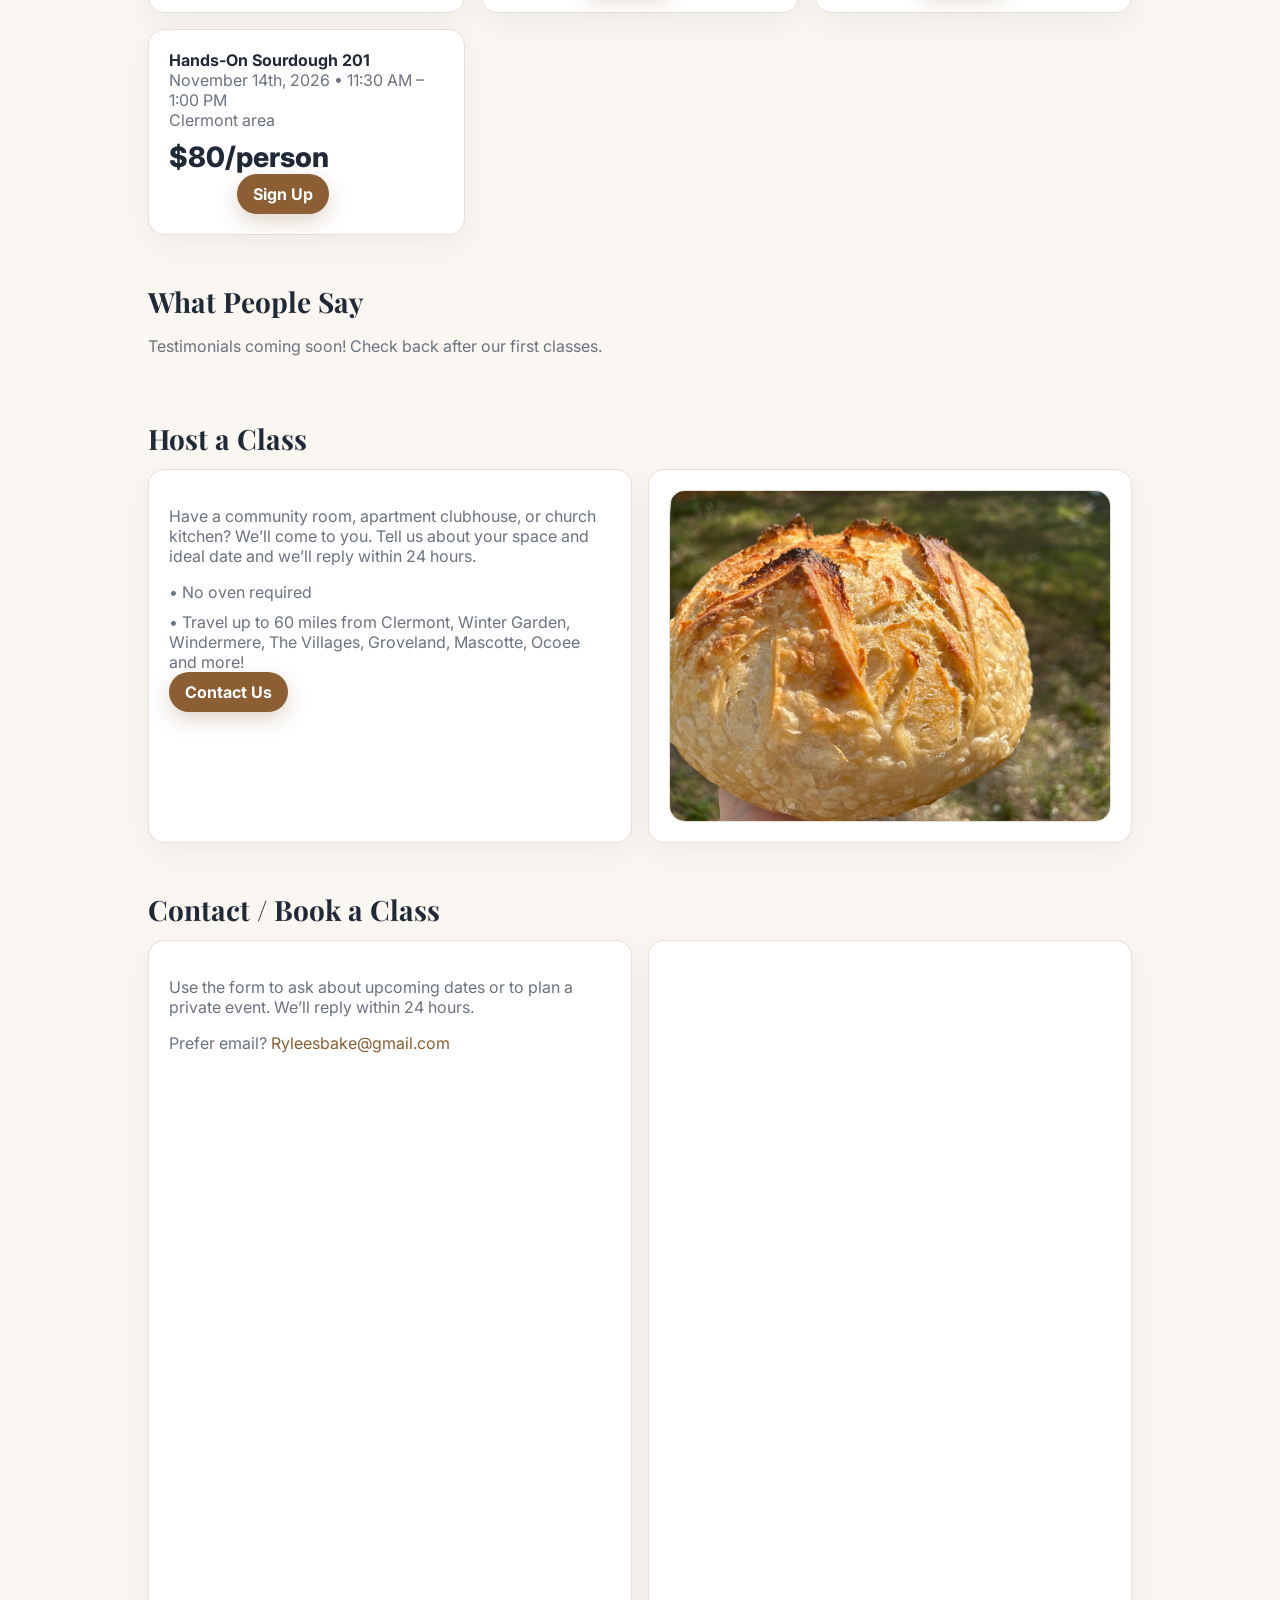
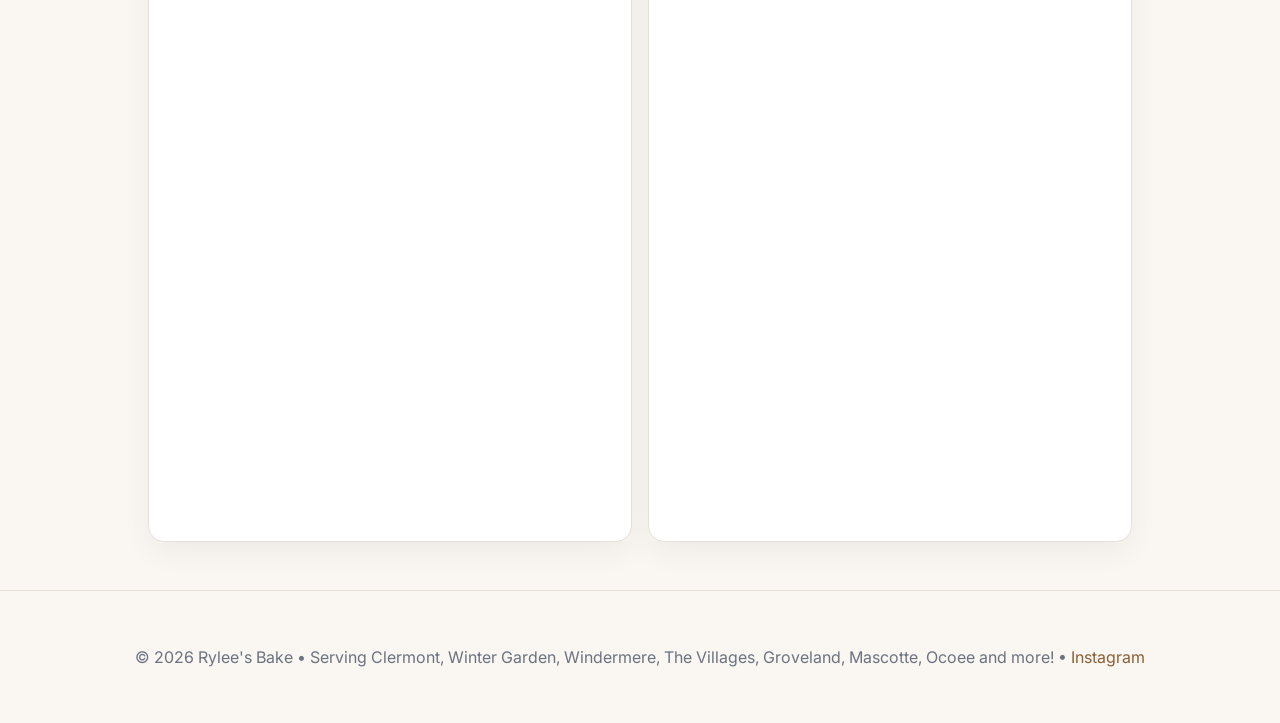
==== commit b60b7b63: "Update index.html" ====
--- a/index.html
+++ b/index.html
@@ -111,7 +111,7 @@
         <div class="card">
           <h4>Hands-On Sourdough 101</h4>
           <p class="muted">2.5 hours • beginner friendly • includes starter & kit</p>
-          <div class="price">$<span id="price-101">80</span><span class="muted" style="font-size:16px">/person</span></div>
+          <div class="price">$<span id="price-101">100</span><span class="muted" style="font-size:16px">/person</span></div>
           <ul class="list muted">
             <li>✔️ All equipment provided</li>
             <li>✔️ Take-home starter + resources</li>
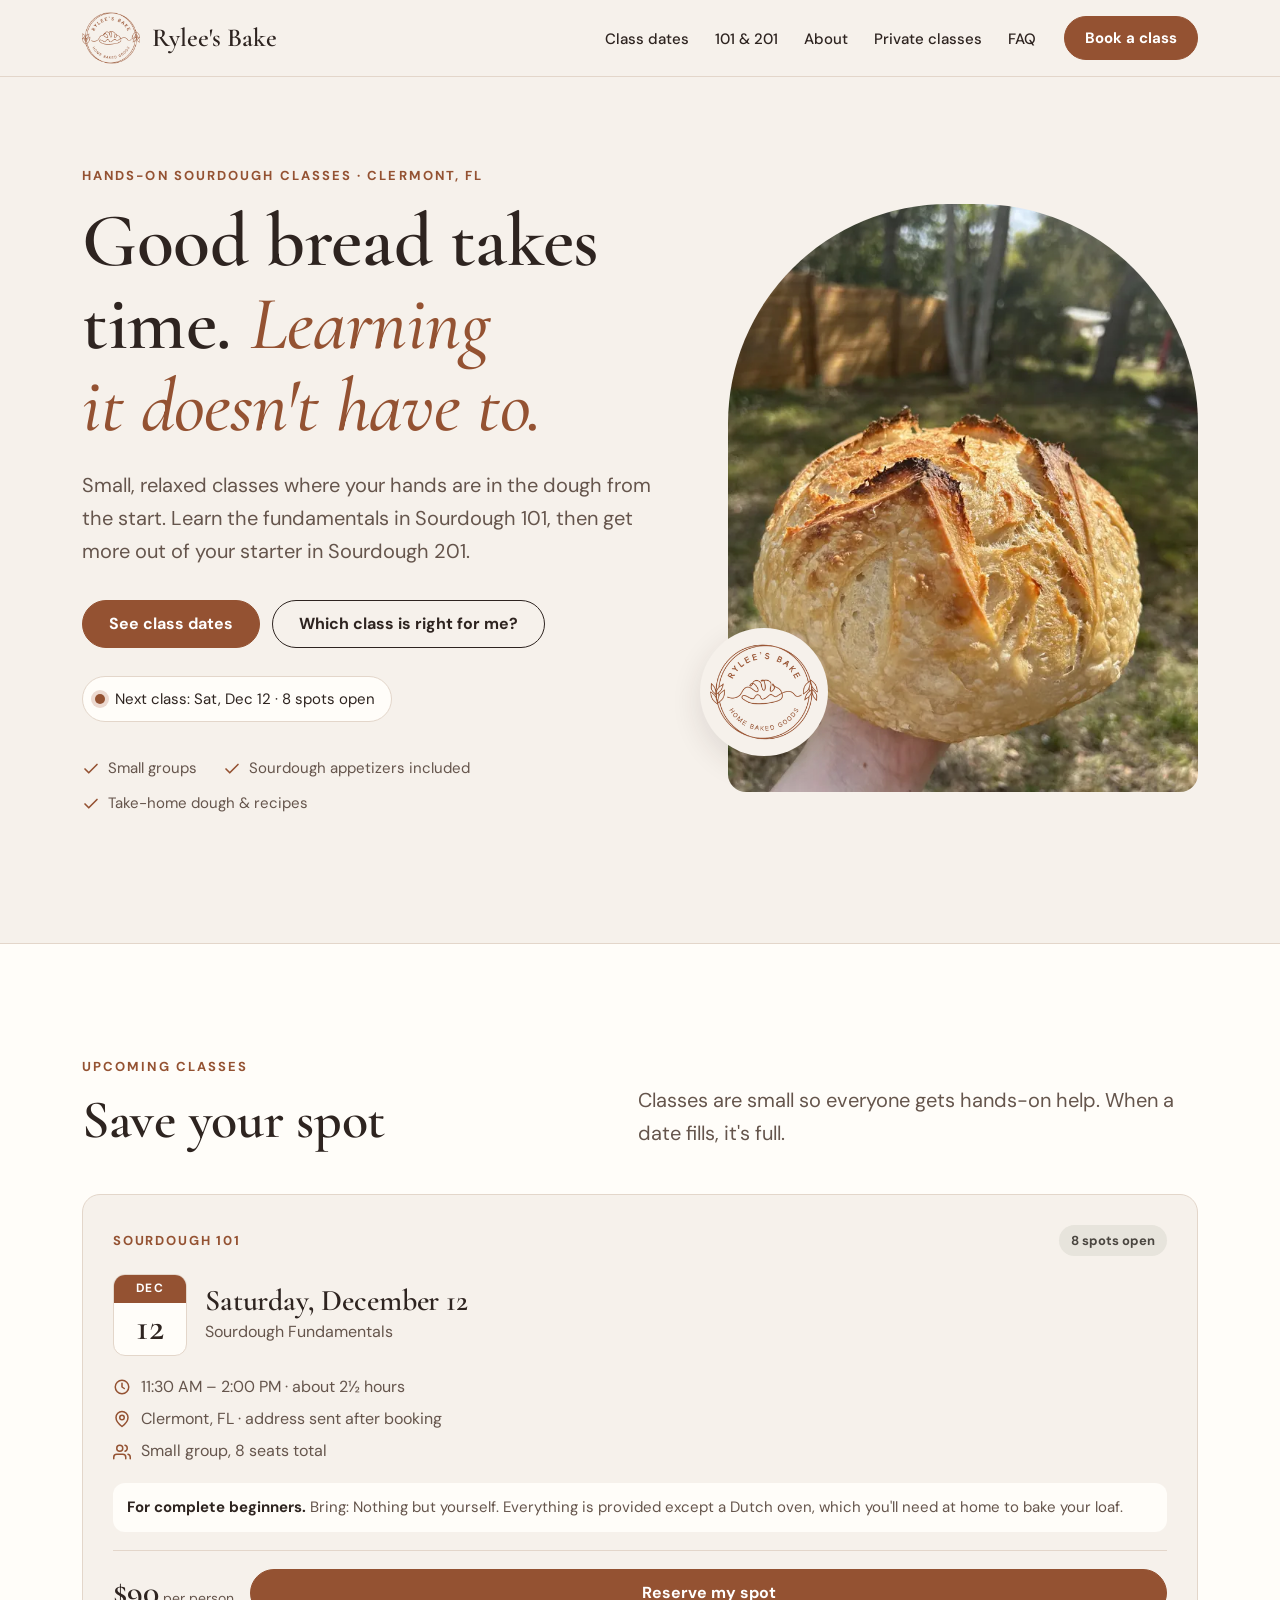
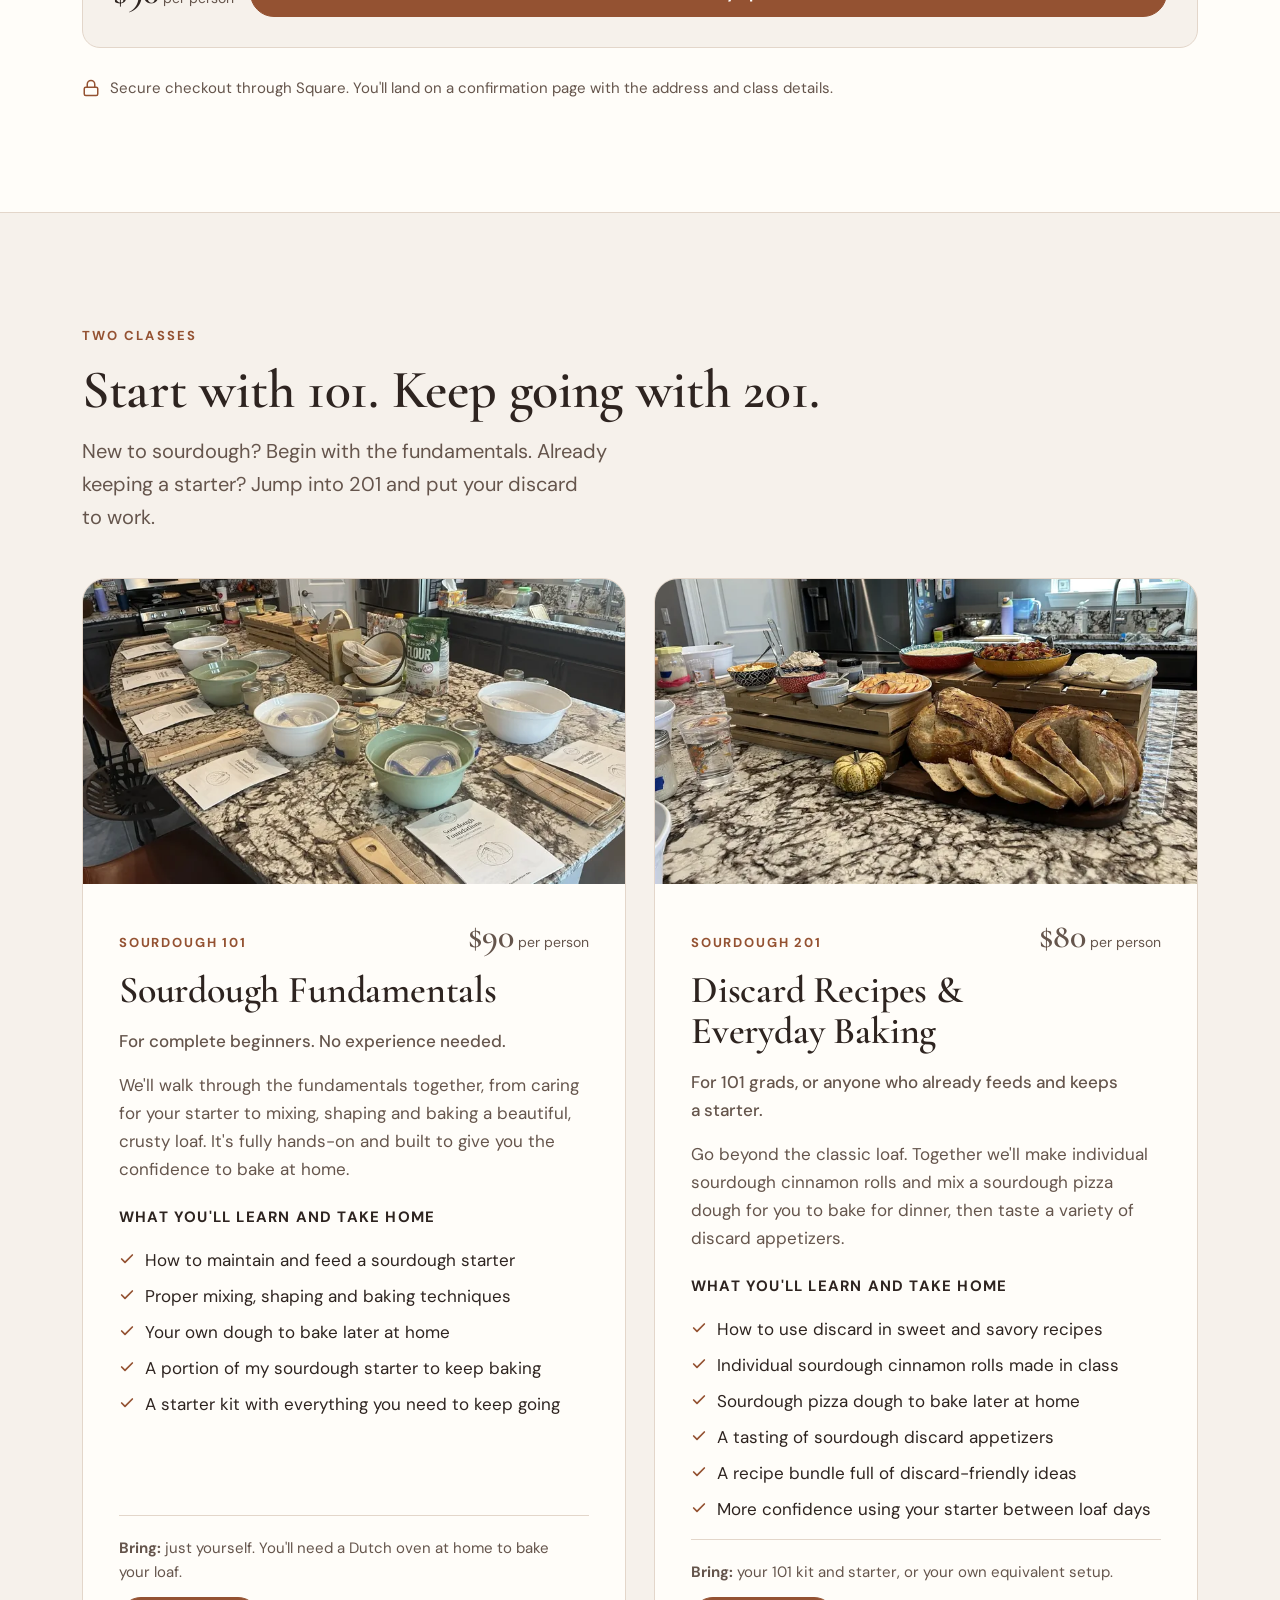
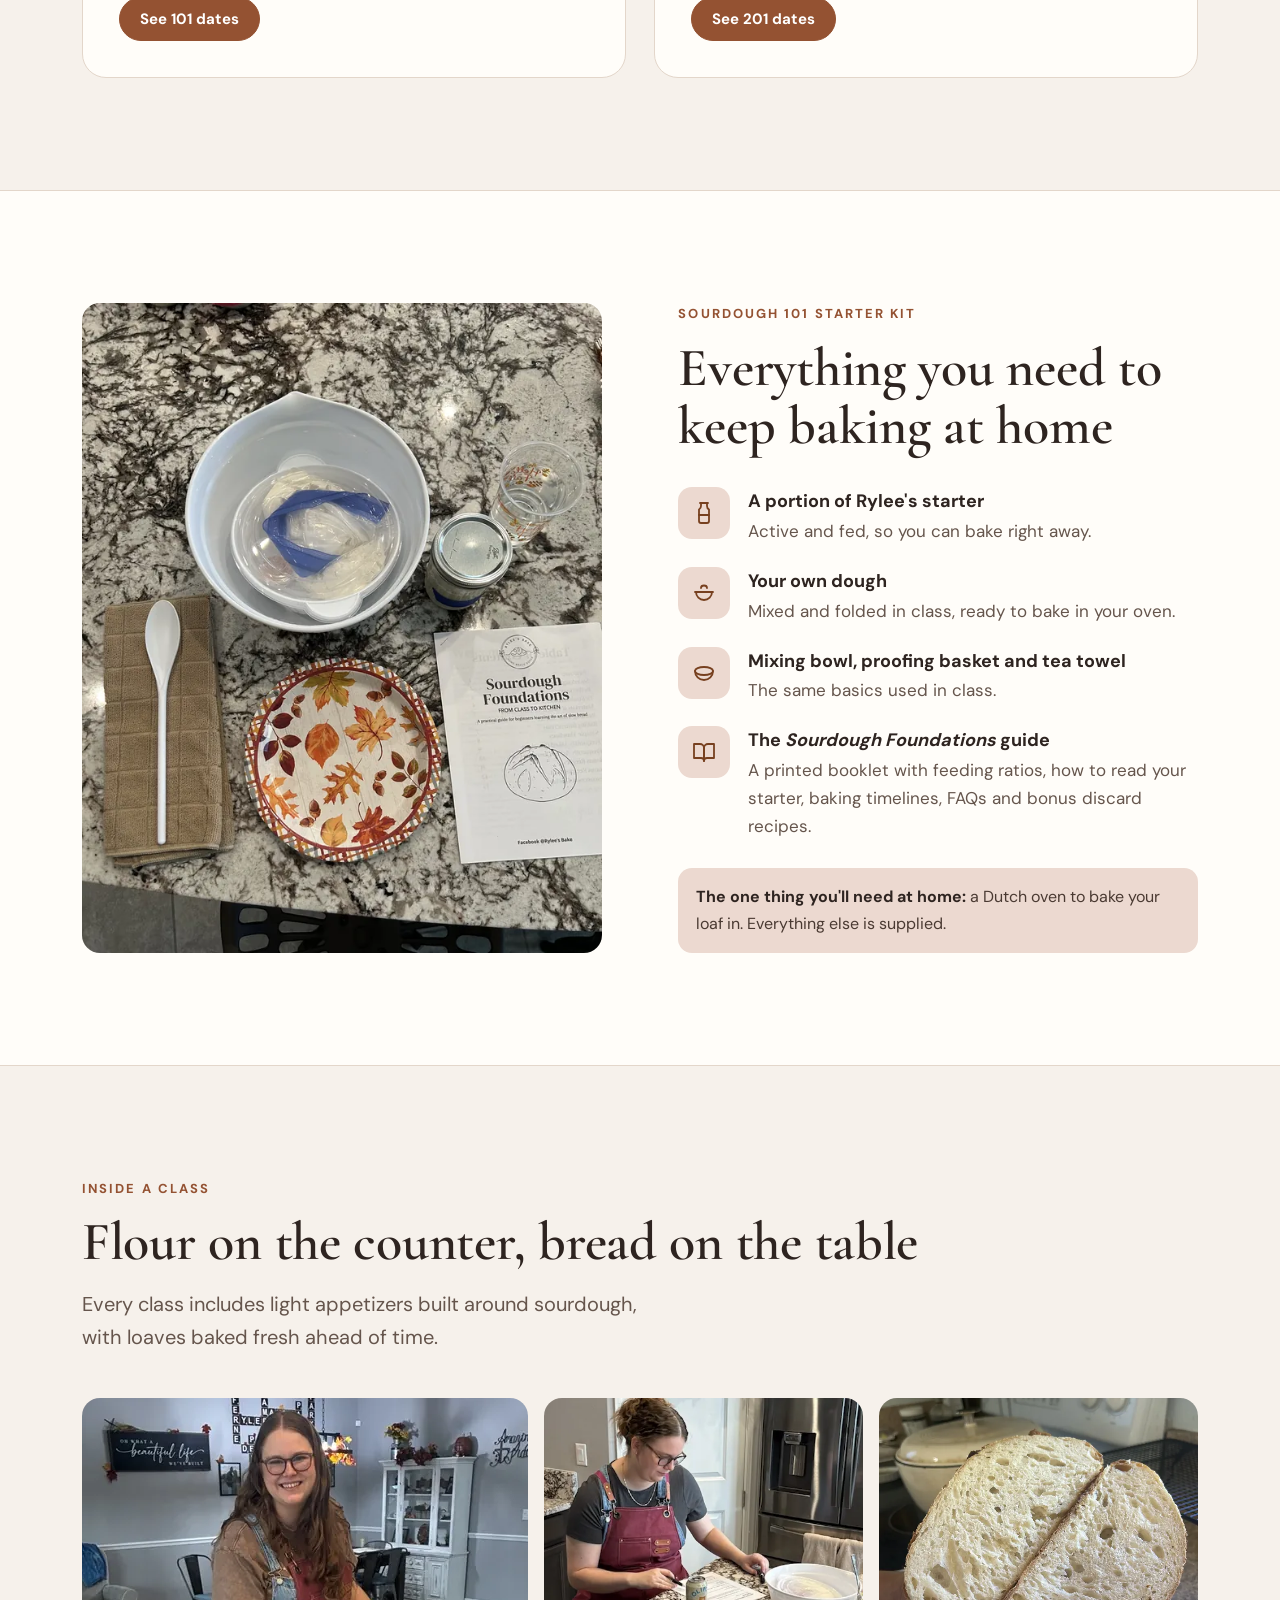
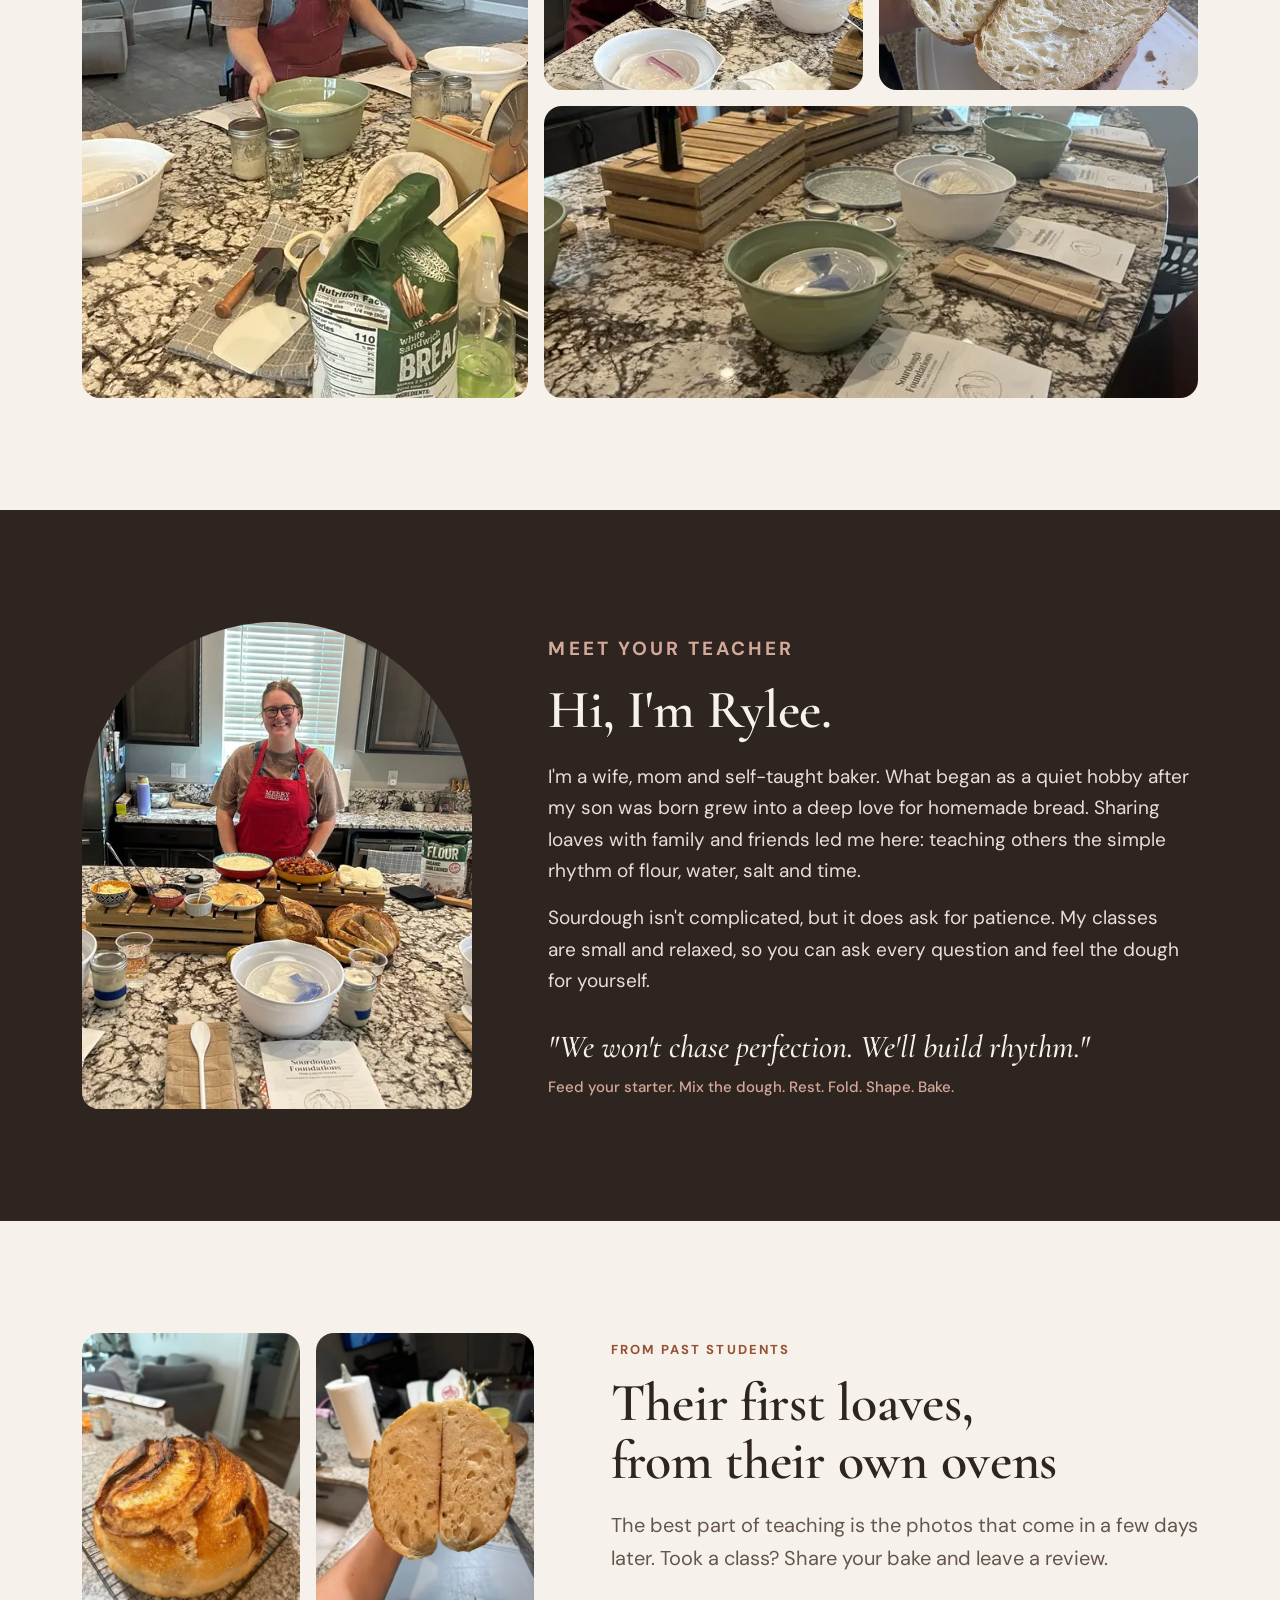
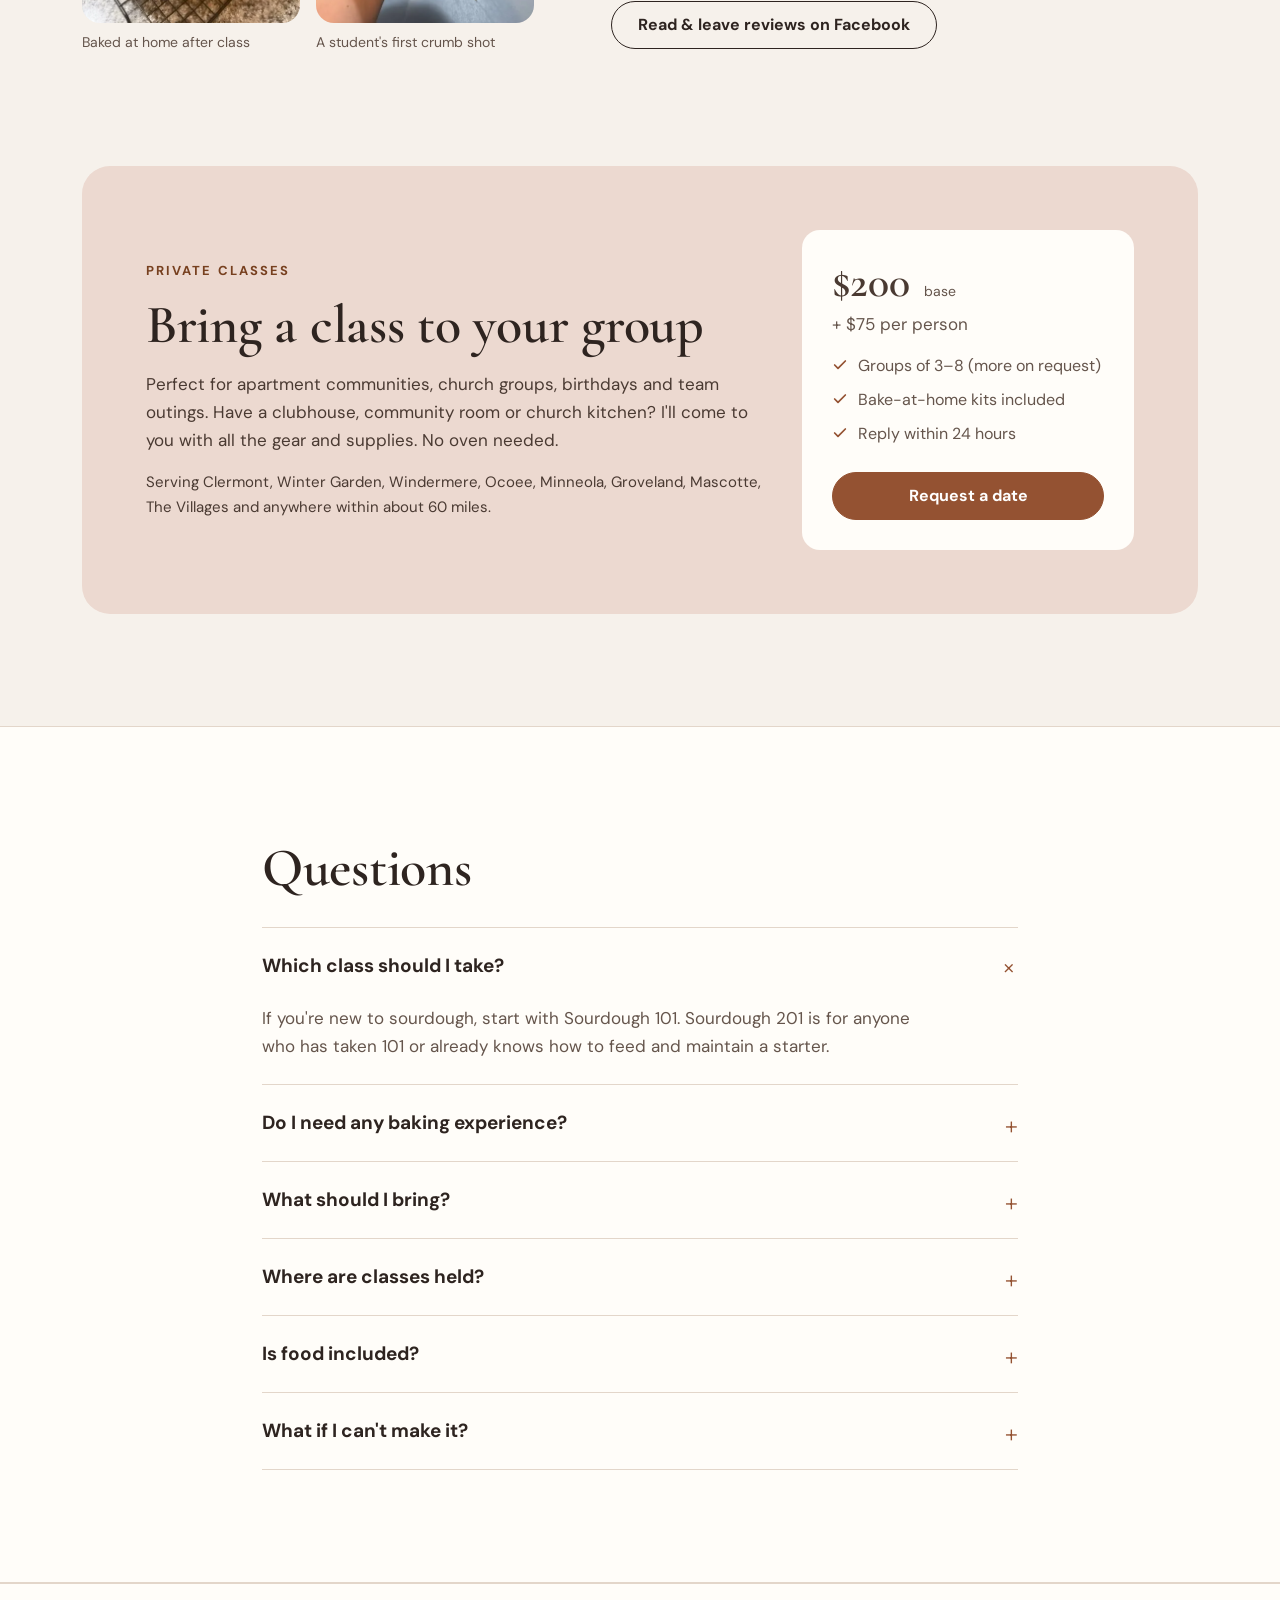
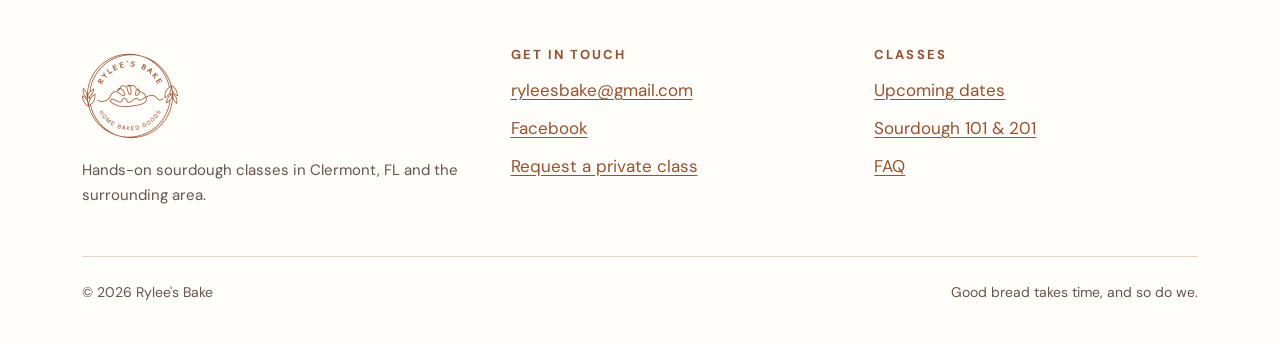
==== commit 4f8c365f: "Redesign site with live class dates and booking confirmation page - New home page: upcoming dates, S" ====
--- a/index.html
+++ b/index.html
@@ -1,263 +1,372 @@
 <!doctype html>
 <html lang="en">
 <head>
-  <meta charset="utf-8" />
-  <meta name="viewport" content="width=device-width, initial-scale=1" />
-  <title>Sourdough Starter Classes | Rylee's Bake</title>
-  <meta name="description" content="Hands-on sourdough classes with all the gear, printables, and a step-by-step method. Learn to bake crusty loaves at home and host a class at your venue." />
-  <link rel="preconnect" href="https://fonts.googleapis.com">
-  <link rel="preconnect" href="https://fonts.gstatic.com" crossorigin>
-  <link href="https://fonts.googleapis.com/css2?family=Inter:wght@300;400;600;800&family=Playfair+Display:wght@600;800&display=swap" rel="stylesheet">
-  <style>
-    :root{ --bg:#faf7f2; --ink:#1f2937; --muted:#6b7280; --accent:#8b5e34; --accent-2:#c59b76; --card:#fff; --ring:#e7e0d7; }
-    *{box-sizing:border-box}
-    html,body{margin:0;padding:0;background:var(--bg);color:var(--ink);font-family:Inter,system-ui,-apple-system,Segoe UI,Roboto,Helvetica,Arial,sans-serif;}
-    a{color:var(--accent);text-decoration:none}
-    a:hover{text-decoration:underline}
-    .container{max-width:1080px;margin:0 auto;padding:24px}
-    header{position:sticky;top:0;backdrop-filter:saturate(180%) blur(8px);background:color-mix(in oklab, var(--bg) 90%, white);border-bottom:1px solid var(--ring);z-index:20}
-    .nav{display:flex;align-items:center;gap:16px;justify-content:space-between;padding:14px 24px}
-    .brand{display:flex;align-items:center;gap:12px}
-    .logo-box{display:grid;place-items:center;width:40px;height:40px;border-radius:10px;background:conic-gradient(from 0.25turn, var(--accent), var(--accent-2));box-shadow:0 6px 20px rgba(0,0,0,.05);overflow:hidden}
-    .logo-img{width:40px;height:40px;object-fit:cover;border-radius:10px;border:1px solid var(--ring)}
-    .brand h1{font-family:"Playfair Display",serif;font-size:20px;margin:0}
-    .cta{display:inline-flex;align-items:center;gap:10px;background:var(--accent);color:white;border:none;border-radius:999px;padding:10px 16px;font-weight:700;box-shadow:0 8px 20px rgba(139,94,52,.25);}
-    .cta:hover{filter:brightness(1.05)}
-    .hero{display:grid;grid-template-columns:1.2fr 1fr;gap:28px;align-items:center;padding:48px 24px}
-    .hero h2{font-family:"Playfair Display",serif;font-size:clamp(36px,5vw,56px);line-height:1.05;margin:0 0 8px}
-    .hero p{font-size:18px;color:var(--muted);margin:0 0 16px}
-    .pill{display:inline-block;font-size:12px;letter-spacing:.06em;text-transform:uppercase;color:var(--accent);background:#f5ede4;border:1px solid var(--ring);padding:8px 12px;border-radius:999px}
-    .card{background:var(--card);border:1px solid var(--ring);border-radius:16px;padding:20px;box-shadow:0 10px 30px rgba(0,0,0,.05)}
-    .grid{display:grid;gap:16px}
-    .grid-3{grid-template-columns:repeat(3,minmax(0,1fr))}
-    .grid-2{grid-template-columns:repeat(2,minmax(0,1fr))}
-    .list{display:grid;gap:10px;margin:0;padding:0}
-    .list li{list-style:none;display:flex;gap:10px}
-    .badge{display:inline-flex;align-items:center;justify-content:center;width:26px;height:26px;border-radius:7px;background:var(--accent);color:white;font-weight:700}
-    .section{padding:24px}
-    .section h3{font-family:"Playfair Display",serif;font-size:28px;margin:0 0 12px}
-    .price{font-size:40px;font-weight:800}
-    .muted{color:var(--muted)}
-    .footer{padding:40px 24px;border-top:1px solid var(--ring);text-align:center;color:var(--muted)}
-    .img-wrap{aspect-ratio:4/3;border-radius:16px;overflow:hidden;border:1px solid var(--ring);background:linear-gradient(135deg, #f2ebe2, #fff)}
-    .img-wrap img{width:100%;height:100%;object-fit:cover;display:block}
-    .img-wrap .ph{display:grid;place-items:center;height:100%;color:var(--muted)}
-    .note{font-size:12px;color:var(--muted)}
-    @media (max-width:900px){.hero{grid-template-columns:1fr}.grid-3{grid-template-columns:1fr}.grid-2{grid-template-columns:1fr}}
-      .form-card{padding:0; overflow:hidden}
-    .form-card iframe{display:block; width:100%; border:0}
-    :root{ --gform-h-desktop: 1200px; --gform-h-mobile: 1500px }
-    @media (max-width:900px){
-      .gform-frame{height:var(--gform-h-mobile) !important}
-    }
-  </style>
+  <meta charset="utf-8">
+  <meta name="viewport" content="width=device-width, initial-scale=1">
+  <title>Sourdough Classes in Clermont, FL | Rylee's Bake</title>
+  <meta name="description" content="Small, hands-on sourdough classes in Clermont, FL. Learn the fundamentals in Sourdough 101 or bake with discard in Sourdough 201. Take home your own dough, starter and recipes.">
+  <meta name="theme-color" content="#f6f1eb">
+
+  <meta property="og:type" content="website">
+  <meta property="og:site_name" content="Rylee's Bake">
+  <meta property="og:title" content="Sourdough Classes in Clermont, FL | Rylee's Bake">
+  <meta property="og:description" content="Small, hands-on sourdough classes. Take home your own dough, starter and recipes.">
+  <meta property="og:image" content="https://ryleesbake-ui.github.io/Ryleesbake/og-image.jpg">
+  <meta property="og:image:width" content="1200">
+  <meta property="og:image:height" content="630">
+  <meta property="og:image:alt" content="A crusty scored sourdough loaf next to the Rylee's Bake logo">
+  <meta name="twitter:card" content="summary_large_image">
+
+  <link rel="icon" href="favicon.ico" sizes="any">
+  <link rel="icon" href="favicon-32.png" type="image/png" sizes="32x32">
+  <link rel="apple-touch-icon" href="apple-touch-icon.png">
+  <link rel="preload" href="assets/fonts/cormorant-garamond-latin-600-normal.woff2" as="font" type="font/woff2" crossorigin>
+  <link rel="preload" href="assets/fonts/dm-sans-latin-400-normal.woff2" as="font" type="font/woff2" crossorigin>
+  <link rel="stylesheet" href="assets/css/styles.css">
+
+  <script type="application/ld+json">
+  {
+    "@context": "https://schema.org",
+    "@type": "LocalBusiness",
+    "name": "Rylee's Bake",
+    "description": "Hands-on sourdough bread classes in Clermont, Florida.",
+    "image": "https://ryleesbake-ui.github.io/Ryleesbake/og-image.jpg",
+    "logo": "https://ryleesbake-ui.github.io/Ryleesbake/assets/img/logo-400.png",
+    "email": "ryleesbake@gmail.com",
+    "address": { "@type": "PostalAddress", "addressLocality": "Clermont", "addressRegion": "FL", "postalCode": "34715", "addressCountry": "US" },
+    "areaServed": ["Clermont", "Winter Garden", "Windermere", "Ocoee", "Groveland", "Mascotte", "Minneola", "The Villages"],
+    "sameAs": ["https://www.facebook.com/profile.php?id=61573125724592"]
+  }
+  </script>
 </head>
 <body>
-  <header>
-    <div class="nav container">
-      <div class="brand">
-        <div class="logo-box">
-          <img src="assets/logo.png" alt="Rylee's Bake logo" class="logo-img" onerror="this.style.display='none'">
-        </div>
-        <h1>Rylee's Bake</h1>
-      </div>
-      <a class="cta" href="#contact">Book a Class</a>
+  <a class="skip-link" href="#main">Skip to content</a>
+
+  <header class="site-header">
+    <div class="wrap">
+      <a class="brand" href="./" aria-label="Rylee's Bake, home">
+        <img src="assets/img/logo-192.png" width="58" height="58" alt="">
+        <span>Rylee's Bake</span>
+      </a>
+      <nav class="nav" aria-label="Main">
+        <ul id="site-menu">
+          <li><a href="#classes">Class dates</a></li>
+          <li><a href="#which-class">101 &amp; 201</a></li>
+          <li><a href="#about">About</a></li>
+          <li><a href="#private">Private classes</a></li>
+          <li><a href="#faq">FAQ</a></li>
+        </ul>
+        <a class="btn btn--small" href="#classes">Book a class</a>
+        <button class="menu-toggle" type="button" aria-expanded="false" aria-controls="site-menu" aria-label="Menu">
+          <svg aria-hidden="true" width="22" height="22" viewBox="0 0 24 24" fill="none" stroke="currentColor" stroke-width="2" stroke-linecap="round"><path d="M4 7h16M4 12h16M4 17h16"/></svg>
+        </button>
+      </nav>
     </div>
   </header>
 
-  <main class="container">
-    <!-- HERO -->
+  <main id="main">
+
+    <!-- Hero -->
     <section class="hero">
+      <div class="wrap">
+        <div>
+          <p class="eyebrow">Hands-on sourdough classes · Clermont, FL</p>
+          <h1>Good bread takes time. <em>Learning it doesn't have to.</em></h1>
+          <p class="lede">Small, relaxed classes where your hands are in the dough from the start. Learn the fundamentals in Sourdough 101, then get more out of your starter in Sourdough 201.</p>
+          <div class="hero-actions">
+            <a class="btn" href="#classes">See class dates</a>
+            <a class="btn btn--ghost" href="#which-class">Which class is right for me?</a>
+          </div>
+          <a class="next-class" id="next-class" href="#classes" hidden>
+            <span class="dot" aria-hidden="true"></span><span data-next-text></span>
+          </a>
+          <ul class="facts">
+            <li><svg aria-hidden="true" width="18" height="18" viewBox="0 0 24 24" fill="none" stroke="currentColor" stroke-width="2.2" stroke-linecap="round" stroke-linejoin="round"><path d="M20 6 9 17l-5-5"/></svg>Small groups</li>
+            <li><svg aria-hidden="true" width="18" height="18" viewBox="0 0 24 24" fill="none" stroke="currentColor" stroke-width="2.2" stroke-linecap="round" stroke-linejoin="round"><path d="M20 6 9 17l-5-5"/></svg>Sourdough appetizers included</li>
+            <li><svg aria-hidden="true" width="18" height="18" viewBox="0 0 24 24" fill="none" stroke="currentColor" stroke-width="2.2" stroke-linecap="round" stroke-linejoin="round"><path d="M20 6 9 17l-5-5"/></svg>Take-home dough &amp; recipes</li>
+          </ul>
+        </div>
+        <div class="hero-photo">
+          <img src="assets/img/hero-loaf-1000.webp"
+               srcset="assets/img/hero-loaf-640.webp 640w, assets/img/hero-loaf-1000.webp 1000w, assets/img/hero-loaf-1400.webp 1400w"
+               sizes="(max-width: 860px) 92vw, 40vw"
+               width="1000" height="1250" fetchpriority="high"
+               alt="A golden, deeply scored sourdough loaf held up outdoors">
+          <img class="stamp" src="assets/img/logo-192.png" width="128" height="128" alt="">
+        </div>
+      </div>
+    </section>
+
+    <!-- Upcoming dates (rendered from assets/js/classes.js) -->
+    <section class="section band" id="classes" aria-labelledby="classes-title">
+      <div class="wrap">
+        <div class="section-head">
+          <div>
+            <p class="eyebrow">Upcoming classes</p>
+            <h2 id="classes-title">Save your spot</h2>
+          </div>
+          <p class="lede">Classes are small so everyone gets hands-on help. When a date fills, it's full.</p>
+        </div>
+        <div class="class-list" id="class-list" aria-live="polite">
+          <noscript>
+            <div class="empty-state">
+              <h3>See dates on Facebook</h3>
+              <p>Class dates load with JavaScript. You can also find them on <a href="https://www.facebook.com/profile.php?id=61573125724592">Rylee's Bake on Facebook</a> or email <a href="mailto:ryleesbake@gmail.com">ryleesbake@gmail.com</a>.</p>
+            </div>
+          </noscript>
+        </div>
+        <p class="secure-note">
+          <svg aria-hidden="true" width="18" height="18" viewBox="0 0 24 24" fill="none" stroke="currentColor" stroke-width="2" stroke-linecap="round" stroke-linejoin="round"><rect x="3" y="11" width="18" height="11" rx="2"/><path d="M7 11V7a5 5 0 0 1 10 0v4"/></svg>
+          Secure checkout through Square. You'll land on a confirmation page with the address and class details.
+        </p>
+      </div>
+    </section>
+
+    <!-- The two classes -->
+    <section class="section" id="which-class" aria-labelledby="which-title">
+      <div class="wrap">
+        <div class="section-head">
+          <div>
+            <p class="eyebrow">Two classes</p>
+            <h2 id="which-title">Start with 101. Keep going with 201.</h2>
+          </div>
+          <p class="lede">New to sourdough? Begin with the fundamentals. Already keeping a starter? Jump into 201 and put your discard to work.</p>
+        </div>
+
+        <div class="offerings">
+          <article class="offering">
+            <img src="assets/img/class-101-setup-800.webp" width="800" height="450" loading="lazy"
+                 alt="The kitchen island set for Sourdough 101, with a bowl, starter jar, towel, spoon and guide at every seat">
+            <div class="offering__body">
+              <div class="offering__head">
+                <span class="tag">Sourdough 101</span>
+                <p class="price">$90<small>per person</small></p>
+              </div>
+              <h3>Sourdough Fundamentals</h3>
+              <p class="who">For complete beginners. No experience needed.</p>
+              <p>We'll walk through the fundamentals together, from caring for your starter to mixing, shaping and baking a beautiful, crusty loaf. It's fully hands-on and built to give you the confidence to bake at home.</p>
+              <h4>What you'll learn and take home</h4>
+              <ul class="ticks">
+                <li><svg aria-hidden="true" width="16" height="16" viewBox="0 0 24 24" fill="none" stroke="currentColor" stroke-width="2.6" stroke-linecap="round" stroke-linejoin="round"><path d="M20 6 9 17l-5-5"/></svg>How to maintain and feed a sourdough starter</li>
+                <li><svg aria-hidden="true" width="16" height="16" viewBox="0 0 24 24" fill="none" stroke="currentColor" stroke-width="2.6" stroke-linecap="round" stroke-linejoin="round"><path d="M20 6 9 17l-5-5"/></svg>Proper mixing, shaping and baking techniques</li>
+                <li><svg aria-hidden="true" width="16" height="16" viewBox="0 0 24 24" fill="none" stroke="currentColor" stroke-width="2.6" stroke-linecap="round" stroke-linejoin="round"><path d="M20 6 9 17l-5-5"/></svg>Your own dough to bake later at home</li>
+                <li><svg aria-hidden="true" width="16" height="16" viewBox="0 0 24 24" fill="none" stroke="currentColor" stroke-width="2.6" stroke-linecap="round" stroke-linejoin="round"><path d="M20 6 9 17l-5-5"/></svg>A portion of my sourdough starter to keep baking</li>
+                <li><svg aria-hidden="true" width="16" height="16" viewBox="0 0 24 24" fill="none" stroke="currentColor" stroke-width="2.6" stroke-linecap="round" stroke-linejoin="round"><path d="M20 6 9 17l-5-5"/></svg>A starter kit with everything you need to keep going</li>
+              </ul>
+              <div class="offering__foot">
+                <p class="note"><strong>Bring:</strong> just yourself. You'll need a Dutch oven at home to bake your loaf.</p>
+                <a class="btn btn--small" href="#classes">See 101 dates</a>
+              </div>
+            </div>
+          </article>
+
+          <article class="offering">
+            <img src="assets/img/class-spread-800.webp" width="800" height="533" loading="lazy"
+                 alt="A spread of sourdough loaves and appetizers set out for class">
+            <div class="offering__body">
+              <div class="offering__head">
+                <span class="tag">Sourdough 201</span>
+                <p class="price">$80<small>per person</small></p>
+              </div>
+              <h3>Discard Recipes &amp; Everyday Baking</h3>
+              <p class="who">For 101 grads, or anyone who already feeds and keeps a starter.</p>
+              <p>Go beyond the classic loaf. Together we'll make individual sourdough cinnamon rolls and mix a sourdough pizza dough for you to bake for dinner, then taste a variety of discard appetizers.</p>
+              <h4>What you'll learn and take home</h4>
+              <ul class="ticks">
+                <li><svg aria-hidden="true" width="16" height="16" viewBox="0 0 24 24" fill="none" stroke="currentColor" stroke-width="2.6" stroke-linecap="round" stroke-linejoin="round"><path d="M20 6 9 17l-5-5"/></svg>How to use discard in sweet and savory recipes</li>
+                <li><svg aria-hidden="true" width="16" height="16" viewBox="0 0 24 24" fill="none" stroke="currentColor" stroke-width="2.6" stroke-linecap="round" stroke-linejoin="round"><path d="M20 6 9 17l-5-5"/></svg>Individual sourdough cinnamon rolls made in class</li>
+                <li><svg aria-hidden="true" width="16" height="16" viewBox="0 0 24 24" fill="none" stroke="currentColor" stroke-width="2.6" stroke-linecap="round" stroke-linejoin="round"><path d="M20 6 9 17l-5-5"/></svg>Sourdough pizza dough to bake later at home</li>
+                <li><svg aria-hidden="true" width="16" height="16" viewBox="0 0 24 24" fill="none" stroke="currentColor" stroke-width="2.6" stroke-linecap="round" stroke-linejoin="round"><path d="M20 6 9 17l-5-5"/></svg>A tasting of sourdough discard appetizers</li>
+                <li><svg aria-hidden="true" width="16" height="16" viewBox="0 0 24 24" fill="none" stroke="currentColor" stroke-width="2.6" stroke-linecap="round" stroke-linejoin="round"><path d="M20 6 9 17l-5-5"/></svg>A recipe bundle full of discard-friendly ideas</li>
+                <li><svg aria-hidden="true" width="16" height="16" viewBox="0 0 24 24" fill="none" stroke="currentColor" stroke-width="2.6" stroke-linecap="round" stroke-linejoin="round"><path d="M20 6 9 17l-5-5"/></svg>More confidence using your starter between loaf days</li>
+              </ul>
+              <div class="offering__foot">
+                <p class="note"><strong>Bring:</strong> your 101 kit and starter, or your own equivalent setup.</p>
+                <a class="btn btn--small" href="#classes">See 201 dates</a>
+              </div>
+            </div>
+          </article>
+        </div>
+      </div>
+    </section>
+
+    <!-- 101 kit -->
+    <section class="section band" id="kit" aria-labelledby="kit-title">
+      <div class="wrap kit">
+        <div class="kit-photo">
+          <img src="assets/img/kit-place-setting-1000.webp"
+               srcset="assets/img/kit-place-setting-640.webp 640w, assets/img/kit-place-setting-1000.webp 1000w"
+               sizes="(max-width: 860px) 92vw, 45vw" width="1000" height="1250" loading="lazy"
+               alt="A class place setting: mixing bowl with starter, spoon, tea towel and the Sourdough Foundations guide">
+        </div>
+        <div>
+          <p class="eyebrow">Sourdough 101 starter kit</p>
+          <h2 id="kit-title">Everything you need to keep baking at home</h2>
+          <ul class="kit-list">
+            <li>
+              <span class="icon"><svg aria-hidden="true" width="24" height="24" viewBox="0 0 24 24" fill="none" stroke="currentColor" stroke-width="1.8" stroke-linecap="round" stroke-linejoin="round"><path d="M8 2h8"/><path d="M9 2v3a4 4 0 0 1-2 3.5V20a2 2 0 0 0 2 2h6a2 2 0 0 0 2-2V8.5A4 4 0 0 1 15 5V2"/><path d="M7 14h10"/></svg></span>
+              <div><strong>A portion of Rylee's starter</strong><span>Active and fed, so you can bake right away.</span></div>
+            </li>
+            <li>
+              <span class="icon"><svg aria-hidden="true" width="24" height="24" viewBox="0 0 24 24" fill="none" stroke="currentColor" stroke-width="1.8" stroke-linecap="round" stroke-linejoin="round"><path d="M3 11h18"/><path d="M4 11a8 8 0 0 0 16 0"/><path d="M9 7c0-1.5 1.5-2.5 3-2.5S15 5.5 15 7"/></svg></span>
+              <div><strong>Your own dough</strong><span>Mixed and folded in class, ready to bake in your oven.</span></div>
+            </li>
+            <li>
+              <span class="icon"><svg aria-hidden="true" width="24" height="24" viewBox="0 0 24 24" fill="none" stroke="currentColor" stroke-width="1.8" stroke-linecap="round" stroke-linejoin="round"><ellipse cx="12" cy="10" rx="9" ry="4"/><path d="M3 10c0 5 4 9 9 9s9-4 9-9"/></svg></span>
+              <div><strong>Mixing bowl, proofing basket and tea towel</strong><span>The same basics used in class.</span></div>
+            </li>
+            <li>
+              <span class="icon"><svg aria-hidden="true" width="24" height="24" viewBox="0 0 24 24" fill="none" stroke="currentColor" stroke-width="1.8" stroke-linecap="round" stroke-linejoin="round"><path d="M2 4h6a4 4 0 0 1 4 4v13a3 3 0 0 0-3-3H2z"/><path d="M22 4h-6a4 4 0 0 0-4 4v13a3 3 0 0 1 3-3h7z"/></svg></span>
+              <div><strong>The <em>Sourdough Foundations</em> guide</strong><span>A printed booklet with feeding ratios, how to read your starter, baking timelines, FAQs and bonus discard recipes.</span></div>
+            </li>
+          </ul>
+          <p class="kit-note"><strong>The one thing you'll need at home:</strong> a Dutch oven to bake your loaf in. Everything else is supplied.</p>
+        </div>
+      </div>
+    </section>
+
+    <!-- Gallery -->
+    <section class="section" aria-labelledby="gallery-title">
+      <div class="wrap">
+        <div class="section-head">
+          <div>
+            <p class="eyebrow">Inside a class</p>
+            <h2 id="gallery-title">Flour on the counter, bread on the table</h2>
+          </div>
+          <p class="lede">Every class includes light appetizers built around sourdough, with loaves baked fresh ahead of time.</p>
+        </div>
+        <div class="gallery">
+          <figure><img src="assets/img/rylee-mixing-450.webp" width="450" height="600" loading="lazy" alt="Rylee mixing dough at the kitchen island"></figure>
+          <figure><img src="assets/img/rylee-welcome-600.webp" width="600" height="450" loading="lazy" alt="Rylee smiling behind a table set with appetizers and a fresh loaf"></figure>
+          <figure><img src="assets/img/crumb-600.webp" width="600" height="600" loading="lazy" alt="The open, airy crumb of a halved sourdough loaf"></figure>
+          <figure><img src="assets/img/class-group-2-675.webp" width="675" height="450" loading="lazy" alt="A small group of students at a class in a bright kitchen"></figure>
+        </div>
+      </div>
+    </section>
+
+    <!-- About -->
+    <section class="section about" id="about" aria-labelledby="about-title">
+      <div class="wrap">
+        <img src="assets/img/rylee-portrait-900.webp" srcset="assets/img/rylee-portrait-480.webp 480w, assets/img/rylee-portrait-900.webp 900w" sizes="(max-width: 860px) 360px, 420px" width="900" height="1125" loading="lazy" alt="Rylee in a red apron, smiling behind a class table of fresh sourdough and appetizers">
+        <div>
+          <p class="eyebrow">Meet your teacher</p>
+          <h2 id="about-title">Hi, I'm Rylee.</h2>
+          <p>I'm a wife, mom and self-taught baker. What began as a quiet hobby after my son was born grew into a deep love for homemade bread. Sharing loaves with family and friends led me here: teaching others the simple rhythm of flour, water, salt and time.</p>
+          <p>Sourdough isn't complicated, but it does ask for patience. My classes are small and relaxed, so you can ask every question and feel the dough for yourself.</p>
+          <blockquote>
+            "We won't chase perfection. We'll build rhythm."
+            <footer>Feed your starter. Mix the dough. Rest. Fold. Shape. Bake.</footer>
+          </blockquote>
+        </div>
+      </div>
+    </section>
+
+    <!-- Student loaves -->
+    <section class="section" aria-labelledby="proof-title">
+      <div class="wrap proof">
+        <div class="proof-photos">
+          <figure>
+            <img src="assets/img/student-loaf-1-442.webp" width="442" height="590" loading="lazy" alt="A dark, crackly sourdough loaf a student baked at home">
+            <figcaption>Baked at home after class</figcaption>
+          </figure>
+          <figure>
+            <img src="assets/img/student-loaf-2-442.webp" width="442" height="590" loading="lazy" alt="A student holding the cut halves of their sourdough loaf">
+            <figcaption>A student's first crumb shot</figcaption>
+          </figure>
+        </div>
+        <div>
+          <p class="eyebrow">From past students</p>
+          <h2 id="proof-title">Their first loaves, from their own ovens</h2>
+          <p class="lede">The best part of teaching is the photos that come in a few days later. Took a class? Share your bake and leave a review.</p>
+          <a class="btn btn--ghost" href="https://www.facebook.com/profile.php?id=61573125724592&amp;sk=reviews">Read &amp; leave reviews on Facebook</a>
+        </div>
+      </div>
+    </section>
+
+    <!-- Private classes -->
+    <section class="section" id="private" aria-labelledby="private-title" style="padding-top: 0">
+      <div class="wrap">
+        <div class="private">
+          <div>
+            <p class="eyebrow">Private classes</p>
+            <h2 id="private-title">Bring a class to your group</h2>
+            <p>Perfect for apartment communities, church groups, birthdays and team outings. Have a clubhouse, community room or church kitchen? I'll come to you with all the gear and supplies. No oven needed.</p>
+            <p class="areas">Serving Clermont, Winter Garden, Windermere, Ocoee, Minneola, Groveland, Mascotte, The Villages and anywhere within about 60 miles.</p>
+          </div>
+          <div class="price-card">
+            <p class="price">$200 <small>base</small></p>
+            <p style="color: var(--muted); margin-top: 6px">+ $75 per person</p>
+            <ul>
+              <li><svg aria-hidden="true" width="16" height="16" viewBox="0 0 24 24" fill="none" stroke="currentColor" stroke-width="2.6" stroke-linecap="round" stroke-linejoin="round"><path d="M20 6 9 17l-5-5"/></svg>Groups of 3–8 (more on request)</li>
+              <li><svg aria-hidden="true" width="16" height="16" viewBox="0 0 24 24" fill="none" stroke="currentColor" stroke-width="2.6" stroke-linecap="round" stroke-linejoin="round"><path d="M20 6 9 17l-5-5"/></svg>Bake-at-home kits included</li>
+              <li><svg aria-hidden="true" width="16" height="16" viewBox="0 0 24 24" fill="none" stroke="currentColor" stroke-width="2.6" stroke-linecap="round" stroke-linejoin="round"><path d="M20 6 9 17l-5-5"/></svg>Reply within 24 hours</li>
+            </ul>
+            <a class="btn btn--block" href="https://docs.google.com/forms/d/e/1FAIpQLSfYBBfUP6SKK-DPc8k233DRJyjPu90RRjPOQ7ujXxhpwyw9_A/viewform" target="_blank" rel="noopener">Request a date</a>
+          </div>
+        </div>
+      </div>
+    </section>
+
+    <!-- FAQ -->
+    <section class="section band" id="faq" aria-labelledby="faq-title">
+      <div class="wrap faq">
+        <h2 id="faq-title">Questions</h2>
+        <details open>
+          <summary>Which class should I take?</summary>
+          <p>If you're new to sourdough, start with Sourdough 101. Sourdough 201 is for anyone who has taken 101 or already knows how to feed and maintain a starter.</p>
+        </details>
+        <details>
+          <summary>Do I need any baking experience?</summary>
+          <p>Not for 101. It's built for complete beginners, and we go step by step.</p>
+        </details>
+        <details>
+          <summary>What should I bring?</summary>
+          <p>For 101, just yourself. We supply everything except a Dutch oven, which you'll need at home to bake your dough after class. For 201, bring your Sourdough 101 kit and your starter, or the equivalent supplies if you have your own setup.</p>
+        </details>
+        <details>
+          <summary>Where are classes held?</summary>
+          <p>In Clermont, FL. You'll see the address on your confirmation page right after booking. Before class, I'll send a text to confirm you're coming and explain how to get into the neighborhood without any trouble.</p>
+        </details>
+        <details>
+          <summary>Is food included?</summary>
+          <p>Yes. Every class includes light appetizers centered around sourdough, with fresh bread baked ahead of time.</p>
+        </details>
+        <details>
+          <summary>What if I can't make it?</summary>
+          <p>Classes are non-refundable. If something comes up and you can't make it, please reach out as soon as possible at <a href="mailto:ryleesbake@gmail.com">ryleesbake@gmail.com</a>.</p>
+        </details>
+      </div>
+    </section>
+
+  </main>
+
+  <footer class="site-footer">
+    <div class="wrap">
       <div>
-        <span class="pill">Hands-on • Beginner-friendly • Everything included</span>
-        <h2>Learn to Bake Incredible Sourdough in One Class</h2>
-        <p>Small-group classes where you leave with an active starter, step-by-step printables, and confidence to bake at home. We bring all the gear — you bring your curiosity.</p>
-        <div style="display:flex;gap:12px;flex-wrap:wrap;margin-top:10px">
-          <a class="cta" href="#book">See Dates & Pricing</a>
-          <a class="cta" style="background:#1f2937" href="#contact">Host a Class</a>
-        </div>
-      </div>
-      <div class="img-wrap card">
-        <img src="assets/hero.jpg" alt="Sourdough class in action" onerror="this.replaceWith(Object.assign(document.createElement('div'),{className:'ph',innerText:'(Add a hero photo in assets/hero.jpg)'}))">
-      </div>
-    </section>
-
-    <!-- WHAT YOU'LL GET -->
-    <section class="section">
-      <h3>What You’ll Get</h3>
-      <div class="grid grid-3">
-        <div class="card">
-          <div class="badge">1</div>
-          <h4>Live Teaching</h4>
-          <p class="muted">Step-by-step method: feeding, bulk, shaping, scoring, baking. Q&A throughout.</p>
-        </div>
-        <div class="card">
-          <div class="badge">2</div>
-          <h4>Starter & Kit</h4>
-          <p class="muted">Fresh sourdough starter + basic tools to get baking (proofing set, mixing bowl, rice flour, and recipes to start baking).</p>
-        </div>
-        <div class="card">
-          <div class="badge">3</div>
-          <h4>Printables</h4>
-          <p class="muted">Beautifully designed recipe cards, maintenance schedule, and troubleshooting flowchart.</p>
-        </div>
-      </div>
-    </section>
-
-    <!-- PRICING -->
-    <section id="book" class="section">
-      <h3>Classes & Pricing</h3>
-      <div class="grid grid-2">
-        <div class="card">
-          <h4>Hands-On Sourdough 101</h4>
-          <p class="muted">2.5 hours • beginner friendly • includes starter & kit</p>
-          <div class="price">$<span id="price-101">100</span><span class="muted" style="font-size:16px">/person</span></div>
-          <ul class="list muted">
-            <li>✔️ All equipment provided</li>
-            <li>✔️ Take-home starter + resources</li>
-            <li>✔️ Class size: <strong>3–6 people</strong></li>
-          </ul>
-          <div style="margin-top:12px;display:flex;gap:10px;flex-wrap:wrap">
-            <a class="cta" href="#upcoming">View Upcoming Dates</a>
-            <a class="cta" href="#contact">Book a Private Group</a>
-          </div>
-        </div>
-        <div class="card">
-          <h4>Private Event</h4>
-          <p class="muted">Perfect for apartment communities, church groups, and team offsites.</p>
-          <div class="price">$200 <span class="muted" style="font-size:16px">base</span> + $75<span class="muted" style="font-size:16px">/person</span></div>
-          <ul class="list muted">
-            <li>✔️ Includes bake-at-home kits</li>
-            <li>✔️ Group size: <strong>3–8 people</strong> (more by request)</li>
-            <li>✔️ We bring all gear & supplies</li>
-          </ul>
-          <a class="cta" href="#contact">Request to Host</a>
-        </div>
-      </div>
-    </section>
-
-    <!-- UPCOMING EVENTS -->
-    <section id="upcoming" class="section">
-      <h3>Upcoming Dates</h3>
-      <div id="events" class="grid grid-3"></div>
-    </section>
-
-    <!-- TESTIMONIALS / SOCIAL PROOF -->
-    <section class="section">
-      <h3>What People Say</h3>
-      <p class="muted">Testimonials coming soon! Check back after our first classes.</p>
-    </section>
-
-    <!-- HOST A CLASS -->
-    <section id="host" class="section">
-      <h3>Host a Class</h3>
-      <div class="grid grid-2">
-        <div class="card">
-          <p class="muted">Have a community room, apartment clubhouse, or church kitchen? We’ll come to you. Tell us about your space and ideal date and we’ll reply within 24 hours.</p>
-          <ul class="list muted">
-            <li>• No oven required</li>
-            <li>• Travel up to 60 miles from Clermont, Winter Garden, Windermere, The Villages, Groveland, Mascotte, Ocoee and more!</li>
-          </ul>
-          <a class="cta" href="#contact">Contact Us</a>
-        </div>
-        <div class="card">
-          <div class="img-wrap">
-            <img src="assets/host.jpg" alt="Private sourdough class" onerror="this.replaceWith(Object.assign(document.createElement('div'),{className:'ph',innerText:'(Add a photo in assets/host.jpg)'}))">
-          </div>
-        </div>
-      </div>
-    </section>
-
-    <!-- CONTACT / BOOK FORM -->
-    <section id="contact" class="section">
-      <h3>Contact / Book a Class</h3>
-      <div class="grid grid-2">
-        <div class="card">
-          <p class="muted">Use the form to ask about upcoming dates or to plan a private event. We’ll reply within 24 hours.</p>
-          <p class="muted">Prefer email? <a href="mailto:Ryleesbake@gmail.com">Ryleesbake@gmail.com</a></p>
-        </div>
-        <div class="card form-card">
-          <!-- GOOGLE FORMS EMBED (replace the src with your form's embed URL) -->
-          <iframe class="gform-frame" src="https://docs.google.com/forms/d/e/1FAIpQLSfYBBfUP6SKK-DPc8k233DRJyjPu90RRjPOQ7ujXxhpwyw9_A/viewform?embedded=true" height="1200" marginheight="0" marginwidth="0">Loading…</iframe>
-        </div>
-      </div>
-    </section>
-
-  </main>
-
-  <footer class="footer">
-    <p>© <span id="year"></span> Rylee's Bake • Serving Clermont, Winter Garden, Windermere, The Villages, Groveland, Mascotte, Ocoee and more! • <a href="#">Instagram</a></p>
+        <img src="assets/img/logo-192.png" width="96" height="96" alt="Rylee's Bake, home baked goods">
+        <p>Hands-on sourdough classes in Clermont, FL and the surrounding area.</p>
+      </div>
+      <div>
+        <h2>Get in touch</h2>
+        <ul>
+          <li><a href="mailto:ryleesbake@gmail.com">ryleesbake@gmail.com</a></li>
+          <li><a href="https://www.facebook.com/profile.php?id=61573125724592">Facebook</a></li>
+          <li><a href="https://docs.google.com/forms/d/e/1FAIpQLSfYBBfUP6SKK-DPc8k233DRJyjPu90RRjPOQ7ujXxhpwyw9_A/viewform" target="_blank" rel="noopener">Request a private class</a></li>
+        </ul>
+      </div>
+      <div>
+        <h2>Classes</h2>
+        <ul>
+          <li><a href="#classes">Upcoming dates</a></li>
+          <li><a href="#which-class">Sourdough 101 &amp; 201</a></li>
+          <li><a href="#faq">FAQ</a></li>
+        </ul>
+      </div>
+      <p class="legal"><span>© <span data-year>2026</span> Rylee's Bake</span><span>Good bread takes time, and so do we.</span></p>
+    </div>
   </footer>
 
-<script>
-  // Upcoming events
-  const events = [
-    {
-      type: "Hands-On Sourdough 101",
-      date: "July 11, 2026",
-      time: "11:30 AM – 2:00 PM",
-      where: "Clermont area",
-      price: "$80/person",
-      url: "https://square.link/u/ZvKRgPqT"
-    },
-    {
-      type: "Hands-On Sourdough 101",
-      date: "August 22, 2026",
-      time: "11:30 AM – 2:00 PM",
-      where: "Clermont area",
-      price: "$100/person",
-      url: "https://square.link/u/61ym8UGY"
-    },
-    {
-      type: "Hands-On Sourdough 101",
-      date: "October 3, 2026",
-      time: "11:30 AM – 2:00 PM",
-      where: "Clermont area",
-      price: "$100/person",
-      url: "https://square.link/u/X8pFbBka"
-    },
-    {
-      type: "Hands-On Sourdough 201",
-      date: "November 14th, 2026",
-      time: "11:30 AM – 1:00 PM",
-      where: "Clermont area",
-      price: "$80/person",
-      url: "https://square.link/u/RKozbW85"
-    },
-  ];
-
-  const wrap = document.getElementById('events');
-
-  if (!wrap) {
-    console.warn("Missing #events container in the DOM.");
-  } else if (events.length === 0) {
-    wrap.innerHTML = `
-      <div class="card">
-        <strong>To Be Announced</strong>
-        <div class="muted">Join the email list or check back soon.</div>
-      </div>
-    `;
-  } else {
-    wrap.innerHTML = events.map(e => `
-      <div class="card">
-        <div style="display:flex;align-items:center;justify-content:space-between;gap:10px;flex-wrap:wrap">
-          <div>
-            <strong>${e.type}</strong>
-            <div class="muted">${e.date} • ${e.time}</div>
-            <div class="muted">${e.where}</div>
-          </div>
-          <div style="text-align:right">
-            <div class="price" style="font-size:28px">
-              ${e.price}
-            </div>
-            <a class="cta" href="${e.url}" target="_blank" rel="noopener">Sign Up</a>
-          </div>
-        </div>
-      </div>
-    `).join('');
-  }
-
-  document.getElementById('year').textContent = new Date().getFullYear();
-</script>
+  <script src="assets/js/classes.js"></script>
+  <script src="assets/js/main.js"></script>
 </body>
 </html>
--- a/assets/css/styles.css
+++ b/assets/css/styles.css
@@ -0,0 +1,298 @@
+/* ==========================================================================
+   Rylee's Bake — site styles
+   Palette and type match the printed pamphlet and review cards:
+   cream paper, terracotta ink (the logo color), dusty rose accents.
+   ========================================================================== */
+
+@font-face { font-family: "Cormorant Garamond"; font-weight: 500; font-style: normal; font-display: swap; src: url("../fonts/cormorant-garamond-latin-500-normal.woff2") format("woff2"); }
+@font-face { font-family: "Cormorant Garamond"; font-weight: 500; font-style: italic; font-display: swap; src: url("../fonts/cormorant-garamond-latin-500-italic.woff2") format("woff2"); }
+@font-face { font-family: "Cormorant Garamond"; font-weight: 600; font-style: normal; font-display: swap; src: url("../fonts/cormorant-garamond-latin-600-normal.woff2") format("woff2"); }
+@font-face { font-family: "DM Sans"; font-weight: 400; font-style: normal; font-display: swap; src: url("../fonts/dm-sans-latin-400-normal.woff2") format("woff2"); }
+@font-face { font-family: "DM Sans"; font-weight: 500; font-style: normal; font-display: swap; src: url("../fonts/dm-sans-latin-500-normal.woff2") format("woff2"); }
+@font-face { font-family: "DM Sans"; font-weight: 700; font-style: normal; font-display: swap; src: url("../fonts/dm-sans-latin-700-normal.woff2") format("woff2"); }
+
+:root {
+  --cream: #f6f1eb;
+  --paper: #fffdf9;
+  --ink: #2e2420;
+  --muted: #65554c;
+  --clay: #945232;
+  --clay-dark: #77401f;
+  --rose: #ecd9d0;
+  --rose-deep: #d4a99a;
+  --line: #e3d6ca;
+
+  --serif: "Cormorant Garamond", Georgia, "Times New Roman", serif;
+  --sans: "DM Sans", system-ui, -apple-system, "Segoe UI", Roboto, sans-serif;
+
+  --wrap: 1180px;
+  --gutter: clamp(16px, 4vw, 32px);
+  --radius: 18px;
+  --section: clamp(64px, 9vw, 112px);
+}
+
+*, *::before, *::after { box-sizing: border-box; }
+html { scroll-behavior: smooth; -webkit-text-size-adjust: 100%; }
+@media (prefers-reduced-motion: reduce) { html { scroll-behavior: auto; } *, *::before, *::after { transition: none !important; } }
+
+body {
+  margin: 0;
+  background: var(--cream);
+  color: var(--ink);
+  font-family: var(--sans);
+  font-size: 17px;
+  line-height: 1.65;
+  -webkit-font-smoothing: antialiased;
+}
+img { display: block; max-width: 100%; height: auto; }
+a { color: var(--clay); text-underline-offset: 3px; }
+a:hover { color: var(--clay-dark); }
+:focus-visible { outline: 3px solid var(--clay); outline-offset: 3px; border-radius: 6px; }
+
+h1, h2, h3 { font-family: var(--serif); font-weight: 600; line-height: 1.08; letter-spacing: -0.005em; margin: 0; text-wrap: balance; }
+h1 { font-size: clamp(44px, 6.4vw, 76px); }
+h2 { font-size: clamp(36px, 4.6vw, 54px); }
+h3 { font-size: 28px; }
+p { margin: 0; text-wrap: pretty; }
+
+.wrap { max-width: var(--wrap); margin: 0 auto; padding-inline: var(--gutter); }
+.section { padding-block: var(--section); }
+.eyebrow {
+  font-family: var(--sans); font-size: 13px; font-weight: 700;
+  letter-spacing: 0.16em; text-transform: uppercase; color: var(--clay);
+  margin-bottom: 14px;
+}
+.lede { font-size: clamp(18px, 1.6vw, 20px); color: var(--muted); max-width: 34em; }
+.section-head { display: flex; flex-wrap: wrap; justify-content: space-between; align-items: flex-end; gap: 16px 40px; margin-bottom: 44px; }
+.section-head .lede { max-width: 28em; }
+
+.skip-link { position: absolute; left: 12px; top: -60px; background: var(--ink); color: #fff; padding: 10px 16px; border-radius: 8px; z-index: 100; }
+.skip-link:focus { top: 12px; color: #fff; }
+
+/* Buttons ---------------------------------------------------------------- */
+.btn {
+  display: inline-flex; align-items: center; justify-content: center; gap: 8px;
+  min-height: 48px; padding: 12px 26px; border-radius: 999px;
+  font: 700 16px/1.2 var(--sans); text-decoration: none; cursor: pointer;
+  border: 1.5px solid var(--clay); background: var(--clay); color: #fff;
+  transition: background-color .15s ease, border-color .15s ease, color .15s ease;
+}
+.btn:hover { background: var(--clay-dark); border-color: var(--clay-dark); color: #fff; }
+.btn--ghost { background: transparent; color: var(--ink); border-color: var(--ink); }
+.btn--ghost:hover { background: var(--ink); border-color: var(--ink); color: var(--cream); }
+.btn--small { min-height: 44px; padding: 10px 20px; font-size: 15px; }
+.btn--block { width: 100%; }
+.btn[aria-disabled="true"] { background: #e9e1d8; border-color: #e9e1d8; color: var(--muted); pointer-events: none; }
+
+/* Header ----------------------------------------------------------------- */
+.site-header { position: sticky; top: 0; z-index: 50; background: rgba(246, 241, 235, 0.94); backdrop-filter: saturate(160%) blur(10px); border-bottom: 1px solid var(--line); }
+.site-header .wrap { display: flex; align-items: center; justify-content: space-between; gap: 16px; min-height: 76px; }
+.brand { display: flex; align-items: center; gap: 12px; text-decoration: none; color: var(--ink); }
+.brand img { width: 58px; height: 58px; }
+.brand span { font-family: var(--serif); font-size: 26px; font-weight: 600; }
+.nav { display: flex; align-items: center; gap: 28px; }
+.nav ul { display: flex; gap: 26px; list-style: none; margin: 0; padding: 0; }
+.nav ul a { color: var(--ink); text-decoration: none; font-size: 15px; font-weight: 500; padding-block: 8px; }
+.nav ul a:hover { color: var(--clay); }
+.menu-toggle { display: none; }
+
+@media (max-width: 900px) {
+  .brand span { display: none; }
+  .brand img { width: 52px; height: 52px; }
+  .menu-toggle {
+    display: inline-flex; align-items: center; justify-content: center;
+    width: 48px; height: 48px; border-radius: 12px; border: 1px solid var(--line);
+    background: var(--paper); color: var(--ink); cursor: pointer;
+  }
+  .nav { gap: 10px; }
+  .nav ul {
+    display: none; position: absolute; left: 0; right: 0; top: 100%;
+    flex-direction: column; gap: 0; background: var(--cream);
+    border-bottom: 1px solid var(--line); padding: 8px var(--gutter) 16px;
+  }
+  .nav ul a { display: block; padding: 14px 0; font-size: 18px; border-bottom: 1px solid var(--line); }
+  .nav.is-open ul { display: flex; }
+}
+
+/* Hero ------------------------------------------------------------------- */
+.hero { padding-block: clamp(40px, 7vw, 88px) var(--section); }
+.hero .wrap { display: grid; grid-template-columns: 1.1fr 0.9fr; gap: clamp(32px, 6vw, 72px); align-items: center; }
+.hero h1 { margin-bottom: 22px; }
+.hero h1 em { font-style: italic; font-weight: 500; color: var(--clay); }
+.hero .lede { margin-bottom: 32px; }
+.hero-actions { display: flex; flex-wrap: wrap; gap: 12px; }
+.next-class {
+  display: inline-flex; align-items: center; gap: 10px; margin-top: 28px;
+  padding: 10px 16px 10px 12px; border-radius: 999px; background: var(--paper);
+  border: 1px solid var(--line); font-size: 15px; color: var(--ink); text-decoration: none;
+}
+.next-class:hover { border-color: var(--clay); color: var(--ink); }
+.next-class .dot { width: 10px; height: 10px; border-radius: 50%; background: var(--clay); box-shadow: 0 0 0 4px var(--rose); flex: none; }
+.next-class[hidden] { display: none; }
+.hero-photo { position: relative; }
+.hero-photo img { width: 100%; aspect-ratio: 4 / 5; object-fit: cover; border-radius: 220px 220px var(--radius) var(--radius); }
+.hero-photo .stamp {
+  position: absolute; left: -28px; bottom: 36px; width: 128px; height: 128px;
+  border-radius: 50%; background: var(--cream); padding: 10px;
+  box-shadow: 0 10px 30px rgba(46, 36, 32, 0.12);
+}
+.facts { display: flex; flex-wrap: wrap; gap: 10px 26px; margin-top: 34px; padding: 0; list-style: none; color: var(--muted); font-size: 15px; }
+.facts li { display: flex; align-items: center; gap: 8px; }
+.facts svg { color: var(--clay); flex: none; }
+
+@media (max-width: 860px) {
+  .hero .wrap { grid-template-columns: 1fr; }
+  .hero-photo { order: -1; max-width: 460px; width: 100%; margin-inline: auto; }
+  .hero-photo img { aspect-ratio: 5 / 4; border-radius: var(--radius); }
+  .hero-photo .stamp { width: 96px; height: 96px; left: auto; right: 12px; bottom: -24px; }
+}
+
+/* Class dates ------------------------------------------------------------ */
+.band { background: var(--paper); border-block: 1px solid var(--line); }
+.class-list { display: grid; grid-template-columns: repeat(auto-fit, minmax(min(100%, 340px), 1fr)); gap: 24px; }
+.class-card {
+  display: flex; flex-direction: column; gap: 18px; padding: 30px;
+  background: var(--cream); border: 1px solid var(--line); border-radius: var(--radius);
+}
+.class-card__top { display: flex; justify-content: space-between; align-items: center; gap: 12px; flex-wrap: wrap; }
+.class-card__name { font-size: 13px; font-weight: 700; letter-spacing: 0.14em; text-transform: uppercase; color: var(--clay); }
+.badge { font-size: 13px; font-weight: 700; padding: 5px 12px; border-radius: 999px; background: var(--rose); color: var(--clay-dark); white-space: nowrap; }
+.badge--calm { background: #e7e4dc; color: #4a4640; }
+.class-card__date { display: flex; gap: 18px; align-items: center; }
+.cal { flex: none; width: 74px; border-radius: 12px; overflow: hidden; text-align: center; background: var(--paper); border: 1px solid var(--line); }
+.cal__month { display: block; background: var(--clay); color: #fff; font-size: 12px; font-weight: 700; letter-spacing: 0.12em; text-transform: uppercase; padding: 4px 0; }
+.cal__day { display: block; font-family: var(--serif); font-size: 38px; font-weight: 600; line-height: 1.1; padding: 4px 0 6px; }
+.class-card h3 { font-size: 30px; }
+.class-card__meta { list-style: none; margin: 0; padding: 0; display: grid; gap: 6px; color: var(--muted); font-size: 16px; }
+.class-card__meta li { display: flex; gap: 10px; align-items: center; }
+.class-card__meta svg { color: var(--clay); flex: none; }
+.class-card__foot { display: flex; align-items: center; justify-content: space-between; gap: 16px; margin-top: auto; padding-top: 18px; border-top: 1px solid var(--line); flex-wrap: wrap; }
+.price { font-family: var(--serif); font-size: 34px; font-weight: 600; line-height: 1; }
+.price small { font-family: var(--sans); font-size: 14px; font-weight: 400; color: var(--muted); margin-left: 4px; }
+.class-card__foot .btn { flex: 1 1 auto; }
+.secure-note { display: flex; align-items: center; gap: 10px; margin-top: 28px; color: var(--muted); font-size: 15px; }
+.secure-note svg { color: var(--clay); flex: none; }
+.empty-state { padding: 36px; border: 1px dashed var(--rose-deep); border-radius: var(--radius); text-align: center; }
+.empty-state p { color: var(--muted); margin-top: 8px; }
+
+.class-card__title { color: var(--muted); font-size: 16px; margin-top: 2px; }
+.class-card__for { font-size: 15px; color: var(--muted); background: var(--paper); border-radius: 12px; padding: 12px 14px; }
+.class-card__for strong { color: var(--ink); }
+
+/* Two classes ------------------------------------------------------------ */
+.offerings { display: grid; grid-template-columns: repeat(auto-fit, minmax(min(100%, 420px), 1fr)); gap: 28px; }
+.offering { display: flex; flex-direction: column; background: var(--paper); border: 1px solid var(--line); border-radius: 24px; overflow: hidden; }
+.offering > img { width: 100%; aspect-ratio: 16 / 9; object-fit: cover; }
+.offering__body { display: flex; flex-direction: column; gap: 16px; padding: clamp(24px, 3.5vw, 36px); flex: 1; }
+.offering__head { display: flex; justify-content: space-between; align-items: baseline; gap: 16px; flex-wrap: wrap; }
+.offering h3 { font-size: clamp(30px, 3vw, 38px); }
+.offering .tag { font-size: 13px; font-weight: 700; letter-spacing: 0.14em; text-transform: uppercase; color: var(--clay); }
+.offering .who { font-weight: 500; }
+.offering p { color: var(--muted); }
+.offering h4 { margin: 6px 0 0; font-size: 15px; font-weight: 700; letter-spacing: 0.08em; text-transform: uppercase; }
+.ticks { list-style: none; margin: 0; padding: 0; display: grid; gap: 8px; }
+.ticks li { display: flex; gap: 10px; align-items: flex-start; }
+.ticks svg { color: var(--clay); flex: none; margin-top: 5px; }
+.offering__foot { margin-top: auto; padding-top: 20px; border-top: 1px solid var(--line); display: flex; flex-wrap: wrap; gap: 12px 20px; align-items: center; justify-content: space-between; }
+.offering__foot .note { font-size: 15px; }
+
+/* Kit -------------------------------------------------------------------- */
+.kit { display: grid; grid-template-columns: 1fr 1fr; gap: clamp(32px, 6vw, 80px); align-items: center; }
+.kit-photo img { border-radius: var(--radius); width: 100%; aspect-ratio: 4 / 5; object-fit: cover; }
+.kit-list { list-style: none; margin: 32px 0 0; padding: 0; display: grid; gap: 22px; }
+.kit-list li { display: flex; gap: 18px; align-items: flex-start; }
+.kit-list .icon { flex: none; width: 52px; height: 52px; border-radius: 14px; background: var(--rose); color: var(--clay-dark); display: grid; place-items: center; }
+.kit-list strong { display: block; font-size: 18px; }
+.kit-list span { color: var(--muted); }
+.kit-note { margin-top: 28px; padding: 16px 18px; border-radius: 14px; background: var(--rose); color: #4a3a32; font-size: 16px; }
+.kit-note strong { color: var(--ink); }
+@media (max-width: 860px) { .kit { grid-template-columns: 1fr; } .kit-photo { max-width: 480px; } }
+
+/* Gallery ---------------------------------------------------------------- */
+.gallery { display: grid; grid-template-columns: 1.4fr 1fr 1fr; grid-template-rows: 1fr 1fr; gap: 16px; height: clamp(420px, 48vw, 600px); }
+.gallery figure { margin: 0; overflow: hidden; border-radius: var(--radius); }
+.gallery img { width: 100%; height: 100%; object-fit: cover; }
+.gallery figure:first-child { grid-row: span 2; }
+.gallery figure:nth-child(4) { grid-column: span 2; }
+@media (max-width: 720px) {
+  .gallery { grid-template-columns: 1fr 1fr; grid-template-rows: auto; height: auto; }
+  .gallery figure { aspect-ratio: 1; }
+  .gallery figure:first-child { grid-row: auto; grid-column: span 2; aspect-ratio: 3 / 2; }
+  .gallery figure:nth-child(4) { grid-column: span 2; aspect-ratio: 3 / 2; }
+}
+
+/* About ------------------------------------------------------------------ */
+.about { background: var(--ink); color: var(--cream); }
+.about .wrap { display: grid; grid-template-columns: 0.75fr 1.25fr; gap: clamp(32px, 6vw, 80px); align-items: center; }
+.about img { width: 100%; max-width: 420px; aspect-ratio: 4 / 5; object-fit: cover; border-radius: 210px 210px var(--radius) var(--radius); }
+.about .eyebrow { color: var(--rose-deep); }
+.about h2 { margin-bottom: 22px; }
+.about p { color: #e9dfd6; font-size: 19px; margin-bottom: 16px; max-width: 36em; }
+.about blockquote { margin: 30px 0 0; padding: 0; font-family: var(--serif); font-style: italic; font-weight: 500; font-size: clamp(26px, 2.6vw, 32px); line-height: 1.3; color: var(--cream); }
+.about blockquote footer { font-family: var(--sans); font-style: normal; font-size: 15px; color: var(--rose-deep); margin-top: 10px; }
+@media (max-width: 860px) { .about .wrap { grid-template-columns: 1fr; } .about img { max-width: 360px; } }
+
+/* Student loaves --------------------------------------------------------- */
+.proof { display: grid; grid-template-columns: 1fr 1.3fr; gap: clamp(32px, 6vw, 80px); align-items: center; }
+.proof-photos { display: grid; grid-template-columns: 1fr 1fr; gap: 16px; }
+.proof-photos figure { margin: 0; }
+.proof-photos img { border-radius: var(--radius); aspect-ratio: 3 / 4; object-fit: cover; width: 100%; }
+.proof-photos figcaption { font-size: 14px; color: var(--muted); margin-top: 8px; }
+.proof .lede { margin-block: 18px 26px; }
+@media (max-width: 860px) { .proof { grid-template-columns: 1fr; } .proof-photos { order: 2; } }
+
+/* Private events --------------------------------------------------------- */
+.private { background: var(--rose); border-radius: 28px; padding: clamp(32px, 5vw, 64px); display: grid; grid-template-columns: 1.3fr 0.7fr; gap: 40px; align-items: center; }
+.private .eyebrow { color: var(--clay-dark); }
+.private h2 { margin-bottom: 16px; }
+.private p { color: #4a3a32; }
+.private .areas { margin-top: 16px; font-size: 15px; }
+.price-card { background: var(--paper); border-radius: var(--radius); padding: 30px; }
+.price-card .price { font-size: 44px; }
+.price-card ul { list-style: none; margin: 14px 0 24px; padding: 0; display: grid; gap: 8px; color: var(--muted); font-size: 16px; }
+.price-card li { display: flex; gap: 10px; }
+.price-card li svg { color: var(--clay); flex: none; margin-top: 4px; }
+@media (max-width: 860px) { .private { grid-template-columns: 1fr; } }
+
+/* FAQ -------------------------------------------------------------------- */
+.faq { max-width: 820px; }
+.faq h2 { margin-bottom: 30px; }
+.faq details { border-top: 1px solid var(--line); }
+.faq details:last-of-type { border-bottom: 1px solid var(--line); }
+.faq summary {
+  list-style: none; cursor: pointer; display: flex; justify-content: space-between; align-items: center; gap: 20px;
+  padding: 22px 0; font-size: 19px; font-weight: 700;
+}
+.faq summary::-webkit-details-marker { display: none; }
+.faq summary::after { content: "+"; font-family: var(--serif); font-size: 32px; font-weight: 500; line-height: 1; color: var(--clay); transition: transform .2s ease; }
+.faq details[open] summary::after { transform: rotate(45deg); }
+.faq details p { padding: 0 0 24px; color: var(--muted); max-width: 40em; }
+
+/* Footer ----------------------------------------------------------------- */
+.site-footer { background: var(--paper); border-top: 1px solid var(--line); padding-block: 64px 40px; }
+.site-footer .wrap { display: grid; grid-template-columns: 1.2fr 1fr 1fr; gap: 40px; }
+.site-footer img { width: 96px; height: 96px; margin-bottom: 14px; }
+.site-footer h2 { font-family: var(--sans); font-size: 13px; font-weight: 700; letter-spacing: 0.16em; text-transform: uppercase; color: var(--clay); margin-bottom: 14px; }
+.site-footer ul { list-style: none; margin: 0; padding: 0; display: grid; gap: 10px; }
+.site-footer p { color: var(--muted); font-size: 15px; }
+.site-footer .legal { grid-column: 1 / -1; border-top: 1px solid var(--line); padding-top: 24px; margin-top: 8px; font-size: 14px; display: flex; justify-content: space-between; flex-wrap: wrap; gap: 8px; }
+@media (max-width: 760px) { .site-footer .wrap { grid-template-columns: 1fr; } }
+
+/* Booked page ------------------------------------------------------------ */
+.booked { max-width: 760px; margin: 0 auto; padding: clamp(48px, 8vw, 96px) var(--gutter); }
+.check { width: 72px; height: 72px; border-radius: 50%; background: var(--rose); color: var(--clay-dark); display: grid; place-items: center; margin-bottom: 26px; }
+.booked h1 { margin-bottom: 14px; }
+.booked > .lede { margin-bottom: 40px; }
+.detail-card { background: var(--paper); border: 1px solid var(--line); border-radius: var(--radius); padding: clamp(24px, 4vw, 36px); display: grid; gap: 24px; }
+.detail { display: flex; gap: 18px; align-items: flex-start; }
+.detail > svg { flex: none; color: var(--clay); margin-top: 3px; }
+.detail strong { display: block; font-size: 18px; margin-bottom: 2px; }
+.detail p { color: var(--muted); }
+.detail .address { color: var(--ink); font-weight: 500; }
+.detail-actions { display: flex; flex-wrap: wrap; gap: 12px; padding-top: 4px; }
+.next-steps { margin: 48px 0 0; padding: 0; list-style: none; display: grid; gap: 18px; }
+.next-steps li { display: grid; grid-template-columns: 120px 1fr; gap: 16px; padding-bottom: 18px; border-bottom: 1px solid var(--line); }
+.next-steps strong { color: var(--clay); }
+.next-steps span { color: var(--muted); }
+@media (max-width: 560px) { .next-steps li { grid-template-columns: 1fr; gap: 2px; } }
+.help-box { margin-top: 40px; padding: 26px; border-radius: var(--radius); background: var(--rose); color: #4a3a32; }
